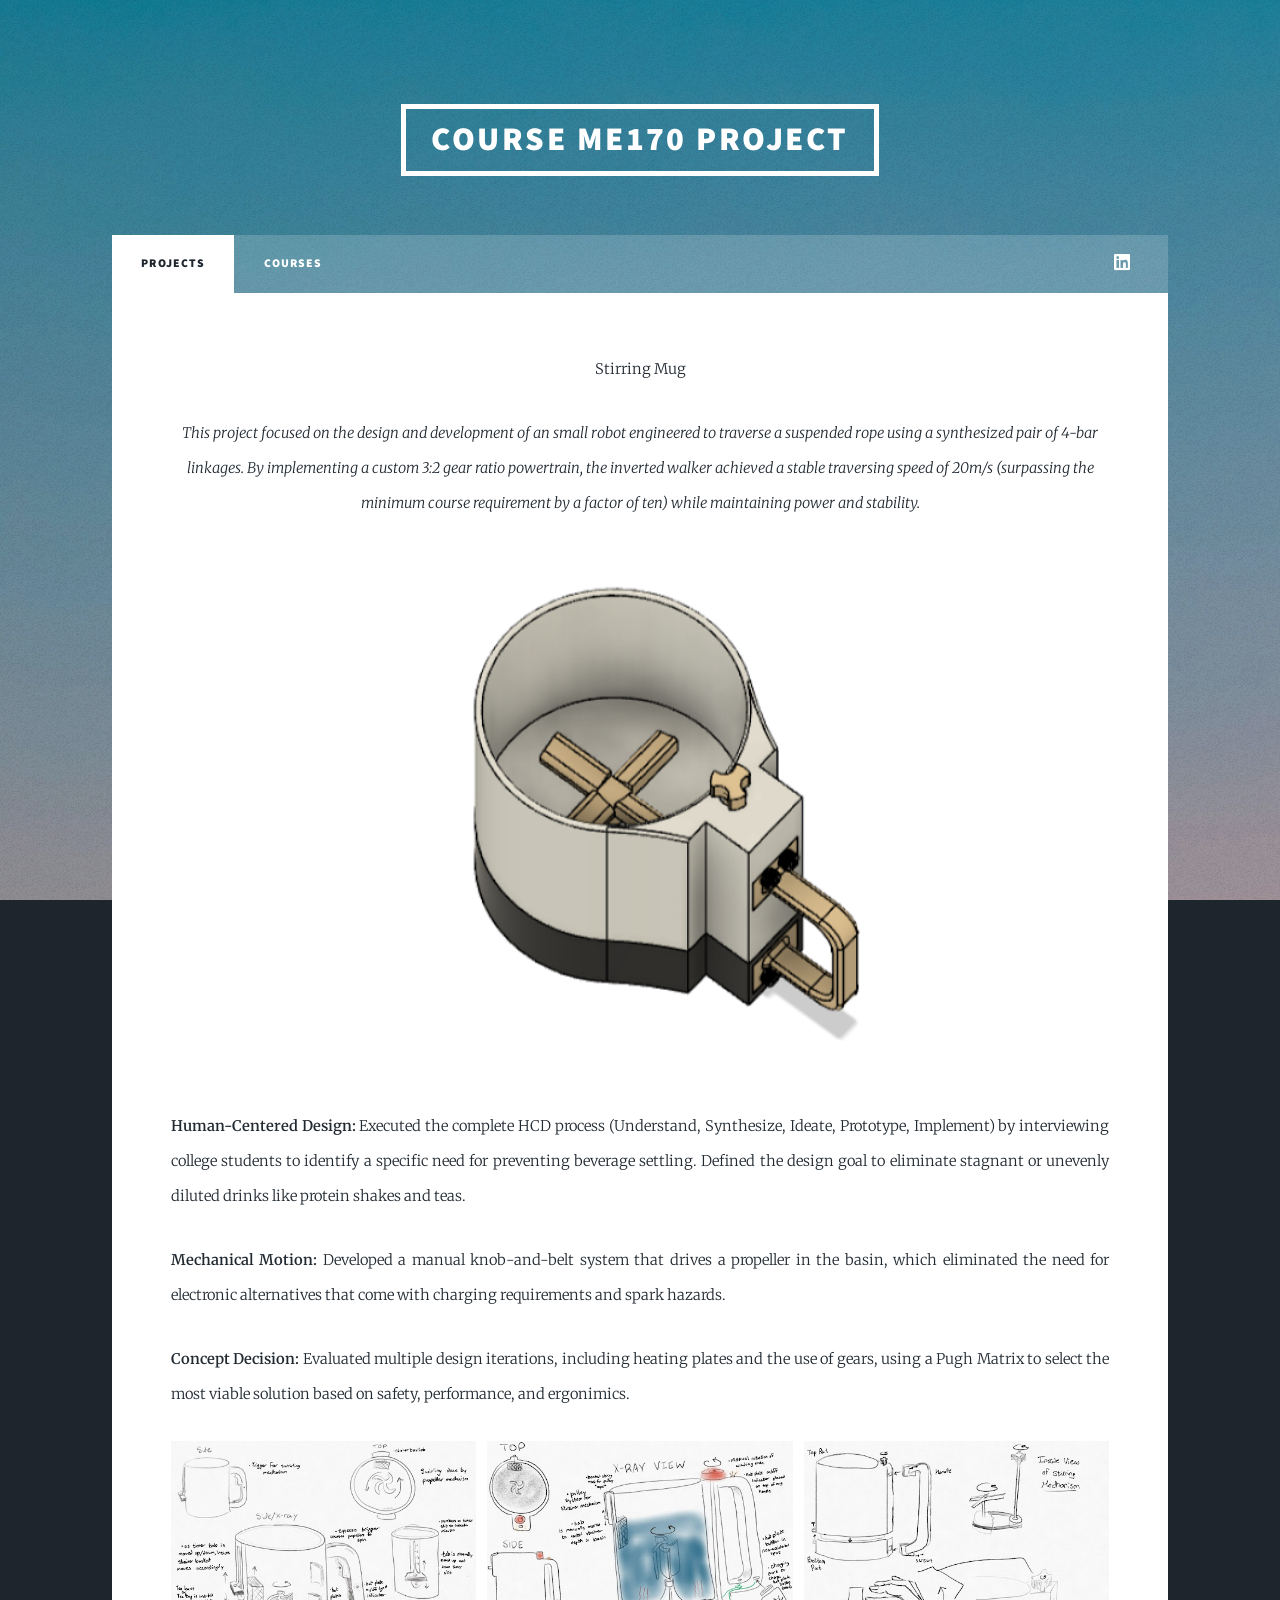
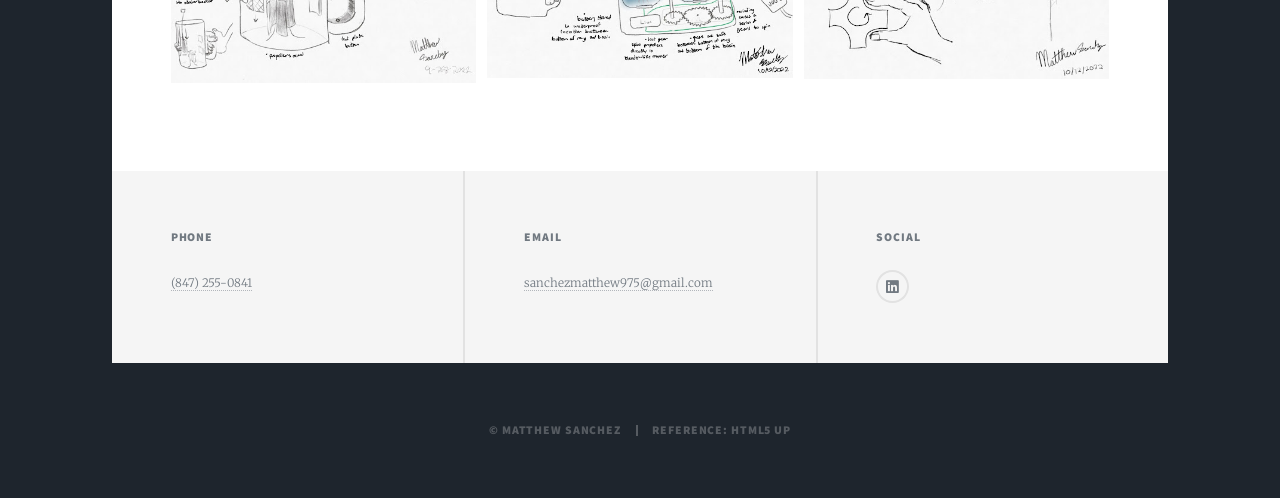
==== 170.html @ a24ebf7d "updated the website" ====
<!DOCTYPE HTML>
<!--
	Massively by HTML5 UP
	html5up.net | @ajlkn
	Free for personal and commercial use under the CCA 3.0 license (html5up.net/license)
-->
<html>
	<head>
		<title>Matthew Sanchez Portfolio</title>
		<meta charset="utf-8" />
		<meta name="viewport" content="width=device-width, initial-scale=1, user-scalable=no" />
		<link rel="stylesheet" href="assets/css/main.css" />
		<noscript><link rel="stylesheet" href="assets/css/noscript.css" /></noscript>
		<style>
    /* This completely removes the decorative lines */
    header.major .date:before,
    header.major .date:after {
        display: none !important;
    }

    /* This centers your title and gives it some space */
    header.major .date {
        display: block;
        border: none !important;
        margin-bottom: 2rem;
        padding: 0;
    }
		</style>	
	</head>
	<body class="is-preload">

		<!-- Wrapper -->
			<div id="wrapper" class="fade-in">

				<!-- Header -->
					<header id="header">
						<a  class="logo">Course ME170 Project</a>
					</header>

				<!-- Nav -->
					<nav id="nav">
						<ul class="links">
							<li class="active"><a href="index.html">Projects</a></li>
							<li><a href="courses.html">Courses</a></li>
							<!-- <li><a href="elements.html">Elements Reference</a></li> -->
						</ul>
						<ul class="icons">
							<li><a href="https://www.linkedin.com/in/matthew-sanchez-/" class="icon brands fa-linkedin"><span class="label">LinkedIn</span></a></li>
						</ul>
					</nav>

				<!-- Main -->
					<div id="main">

						<!-- Post -->
							<section class="post">
								<header class="major">
									<span class="date">Stirring Mug</span>
									<!-- <h1>Senior Capstone Project:<br />
									Automated Storage & Dispensing System</h1> -->
									<p>This project focused on the design and development of an small robot engineered to traverse a suspended rope using a synthesized pair of 4-bar linkages. By implementing a custom 3:2 gear ratio powertrain, the inverted walker achieved a stable traversing speed of 20m/s (surpassing the minimum course requirement by a factor of ten) while maintaining power and stability.</p>
								</header>
                                <div class="row aln-center">
                                    <div class="col-8">
                                        <span class="image fit"><img src="images/teamugpro2.png" alt="" /></span>
                                    </div>
                                </div>
                                <!-- <div class="image main"><img src="images/senior_1.png" alt="" /></div> -->
        <p>
            <p><strong>Human-Centered Design:</strong> Executed the complete HCD process (Understand, Synthesize, Ideate, Prototype, Implement) by interviewing college students to identify a specific need for preventing beverage settling. Defined the design goal to eliminate stagnant or unevenly diluted drinks like protein shakes and teas.</p>
            <p><strong>Mechanical Motion:</strong> Developed a manual knob-and-belt system that drives a propeller in the basin, which eliminated the need for electronic alternatives that come with charging requirements and spark hazards.</p>
            <p><strong>Concept Decision:</strong> Evaluated multiple design iterations, including heating plates and the use of gears, using a Pugh Matrix to select the most viable solution based on safety, performance, and ergonimics.</p>
        </p>
        <div class="box alt">
    <div class="row gtr-50 gtr-uniform">
        <div class="col-4 col-12-small">
            <span class="image fit"><img src="images/teamugsketch1.jpg" alt="CAD Assembly" /></span>
        </div>
        <div class="col-4 col-12-small">
            <span class="image fit"><img src="images/teamugsketch2.jpg" alt="Exploded View" /></span>
        </div>
        <div class="col-4 col-12-small">
            <span class="image fit"><img src="images/teamugsketch3.jpg" alt="Mechanism Detail" /></span>
        </div>
    </div>
</div>
					</div>


				<!-- Footer -->
					<footer id="footer">
							<section>
								<h3>Phone</h3>
								<p><a>(847) 255-0841</a></p>
							</section>
							<section>
								<h3>Email</h3>
								<p><a>sanchezmatthew975@gmail.com</a></p>
							</section>
							<section>
								<h3>Social</h3>
								<ul class="icons alt">
									<li><a href="https://www.linkedin.com/in/matthew-sanchez-/" class="icon brands fa-linkedin"><span class="label">LinkedIn</span></a></li>
								</ul>
							</section>
					</footer>

				<!-- Copyright -->
					<div id="copyright">
						<ul><li>&copy; Matthew Sanchez</li><li>Reference: HTML5 UP</li></ul>
					</div>

			</div>

		<!-- Scripts -->
			<script src="assets/js/jquery.min.js"></script>
			<script src="assets/js/jquery.scrollex.min.js"></script>
			<script src="assets/js/jquery.scrolly.min.js"></script>
			<script src="assets/js/browser.min.js"></script>
			<script src="assets/js/breakpoints.min.js"></script>
			<script src="assets/js/util.js"></script>
			<script src="assets/js/main.js"></script>

	</body>
</html>
---- assets/css/main.css ----
@import url(fontawesome-all.min.css);
@import url("https://fonts.googleapis.com/css?family=Merriweather:300,700,300italic,700italic|Source+Sans+Pro:900");

/*
	Massively by HTML5 UP
	html5up.net | @ajlkn
	Free for personal and commercial use under the CCA 3.0 license (html5up.net/license)
*/

html, body, div, span, applet, object,
iframe, h1, h2, h3, h4, h5, h6, p, blockquote,
pre, a, abbr, acronym, address, big, cite,
code, del, dfn, em, img, ins, kbd, q, s, samp,
small, strike, strong, sub, sup, tt, var, b,
u, i, center, dl, dt, dd, ol, ul, li, fieldset,
form, label, legend, table, caption, tbody,
tfoot, thead, tr, th, td, article, aside,
canvas, details, embed, figure, figcaption,
footer, header, hgroup, menu, nav, output, ruby,
section, summary, time, mark, audio, video {
	margin: 0;
	padding: 0;
	border: 0;
	font-size: 100%;
	font: inherit;
	vertical-align: baseline;}

article, aside, details, figcaption, figure,
footer, header, hgroup, menu, nav, section {
	display: block;}

body {
	line-height: 1;
}

ol, ul {
	list-style: none;
}

blockquote, q {
	quotes: none;
}

	blockquote:before, blockquote:after, q:before, q:after {
		content: '';
		content: none;
	}

table {
	border-collapse: collapse;
	border-spacing: 0;
}

body {
	-webkit-text-size-adjust: none;
}

mark {
	background-color: transparent;
	color: inherit;
}

input::-moz-focus-inner {
	border: 0;
	padding: 0;
}

input, select, textarea {
	-moz-appearance: none;
	-webkit-appearance: none;
	-ms-appearance: none;
	appearance: none;
}

/* Basic */

	@-ms-viewport {
		width: device-width;
	}

	body {
		-ms-overflow-style: scrollbar;
	}

	@media screen and (max-width: 480px) {

		html, body {
			min-width: 320px;
		}

	}

	html {
		box-sizing: border-box;
	}

	*, *:before, *:after {
		box-sizing: inherit;
	}

	body {
		background-color: #1e252d;
	}

		body.is-preload *, body.is-preload *:before, body.is-preload *:after {
			-moz-animation: none !important;
			-webkit-animation: none !important;
			-ms-animation: none !important;
			animation: none !important;
			-moz-transition: none !important;
			-webkit-transition: none !important;
			-ms-transition: none !important;
			transition: none !important;
		}

/* Type */

	html {
		font-size: 16pt;
	}

		@media screen and (max-width: 1680px) {

			html {
				font-size: 12pt;
			}

		}

		@media screen and (max-width: 1280px) {

			html {
				font-size: 11pt;
			}

		}

		@media screen and (max-width: 360px) {

			html {
				font-size: 10pt;
			}

		}

	body {
		color: #212931;
	}

	body, input, select, textarea {
		font-family: "Merriweather", Georgia, serif;
		font-weight: 300;
		font-size: 1rem;
		line-height: 2.375;
	}

	a {
		-moz-transition: color 0.2s ease-in-out, background-color 0.2s ease-in-out, border-color 0.2s ease-in-out, box-shadow 0.2s ease-in-out;
		-webkit-transition: color 0.2s ease-in-out, background-color 0.2s ease-in-out, border-color 0.2s ease-in-out, box-shadow 0.2s ease-in-out;
		-ms-transition: color 0.2s ease-in-out, background-color 0.2s ease-in-out, border-color 0.2s ease-in-out, box-shadow 0.2s ease-in-out;
		transition: color 0.2s ease-in-out, background-color 0.2s ease-in-out, border-color 0.2s ease-in-out, box-shadow 0.2s ease-in-out;
		border-bottom: dotted 1px;
		text-decoration: none;
	}

		a:hover {
			border-bottom-color: transparent;
		}

	strong, b {
		font-weight: 600;
	}

	em, i {
		font-style: italic;
	}

	p {
		text-align: justify;
		margin: 0 0 2rem 0;
	}

	h1, h2, h3, h4, h5, h6 {
		font-family: "Source Sans Pro", Helvetica, sans-serif;
		font-weight: 900;
		line-height: 1.5;
		letter-spacing: 0.075em;
		text-transform: uppercase;
		margin: 0 0 1rem 0;
	}

		h1 a, h2 a, h3 a, h4 a, h5 a, h6 a {
			border-bottom: 0;
			color: inherit;
			text-decoration: none;
		}

	h1 {
		font-size: 4rem;
		line-height: 1.1;
		margin: 0 0 2rem 0;
	}

	h2 {
		font-size: 1.75rem;
		line-height: 1.3;
		margin: 0 0 1.5rem 0;
	}

	h3 {
		font-size: 1.25rem;
		margin: 0 0 1.5rem 0;
	}

	h4 {
		font-size: 1rem;
	}

	h5 {
		font-size: 0.9rem;
	}

	h6 {
		font-size: 0.8rem;
	}

	sub {
		font-size: 0.8rem;
		position: relative;
		top: 0.5rem;
	}

	sup {
		font-size: 0.8rem;
		position: relative;
		top: -0.5rem;
	}

	blockquote {
		border-left: solid 4px;
		font-style: italic;
		margin: 0 0 2rem 0;
		padding: 0.5rem 0 0.5rem 2rem;
	}

	code {
		border: solid 2px;
		font-family: "Courier New", monospace;
		font-size: 0.9rem;
		margin: 0 0.25rem;
		padding: 0.25rem 0.65rem;
	}

	pre {
		-webkit-overflow-scrolling: touch;
		font-family: "Courier New", monospace;
		font-size: 0.9rem;
		margin: 0 0 2rem 0;
	}

		pre code {
			display: block;
			line-height: 1.75;
			padding: 1rem 1.5rem;
			overflow-x: auto;
		}

	hr {
		border: 0;
		border-bottom: solid 2px;
		margin: 3rem 0;
	}

		hr.major {
			margin: 5rem 0;
		}

	.align-left {
		text-align: left;
	}

	.align-center {
		text-align: center;
	}

	.align-right {
		text-align: right;
	}

	input, select, textarea {
		color: #212931;
	}

	a {
		color: #212931;
		border-bottom-color: rgba(33, 41, 49, 0.5);
	}

		a:hover {
			border-bottom-color: transparent;
			color: #18bfef !important;
		}

	strong, b {
		color: #212931;
	}

	h1, h2, h3, h4, h5, h6 {
		color: #212931;
	}

	blockquote {
		border-left-color: #eeeeee;
	}

	code {
		background: rgba(220, 220, 220, 0.25);
		border-color: #eeeeee;
	}

	hr {
		border-bottom-color: #eeeeee;
	}

/* Row */

	.row {
		display: flex;
		flex-wrap: wrap;
		box-sizing: border-box;
		align-items: stretch;
	}

		.row > * {
			box-sizing: border-box;
		}

		.row.gtr-uniform > * > :last-child {
			margin-bottom: 0;
		}

		.row.aln-left {
			justify-content: flex-start;
		}

		.row.aln-center {
			justify-content: center;
		}

		.row.aln-right {
			justify-content: flex-end;
		}

		.row.aln-top {
			align-items: flex-start;
		}

		.row.aln-middle {
			align-items: center;
		}

		.row.aln-bottom {
			align-items: flex-end;
		}

		.row > .imp {
			order: -1;
		}

		.row > .col-1 {
			width: 8.33333%;
		}

		.row > .off-1 {
			margin-left: 8.33333%;
		}

		.row > .col-2 {
			width: 16.66667%;
		}

		.row > .off-2 {
			margin-left: 16.66667%;
		}

		.row > .col-3 {
			width: 25%;
		}

		.row > .off-3 {
			margin-left: 25%;
		}

		.row > .col-4 {
			width: 33.33333%;
		}

		.row > .off-4 {
			margin-left: 33.33333%;
		}

		.row > .col-5 {
			width: 41.66667%;
		}

		.row > .off-5 {
			margin-left: 41.66667%;
		}

		.row > .col-6 {
			width: 50%;
		}

		.row > .off-6 {
			margin-left: 50%;
		}

		.row > .col-7 {
			width: 58.33333%;
		}

		.row > .off-7 {
			margin-left: 58.33333%;
		}

		.row > .col-8 {
			width: 66.66667%;
		}

		.row > .off-8 {
			margin-left: 66.66667%;
		}

		.row > .col-9 {
			width: 75%;
		}

		.row > .off-9 {
			margin-left: 75%;
		}

		.row > .col-10 {
			width: 83.33333%;
		}

		.row > .off-10 {
			margin-left: 83.33333%;
		}

		.row > .col-11 {
			width: 91.66667%;
		}

		.row > .off-11 {
			margin-left: 91.66667%;
		}

		.row > .col-12 {
			width: 100%;
		}

		.row > .off-12 {
			margin-left: 100%;
		}

		.row.gtr-0 {
			margin-top: 0;
			margin-left: 0rem;
		}

			.row.gtr-0 > * {
				padding: 0 0 0 0rem;
			}

			.row.gtr-0.gtr-uniform {
				margin-top: 0rem;
			}

				.row.gtr-0.gtr-uniform > * {
					padding-top: 0rem;
				}

		.row.gtr-25 {
			margin-top: 0;
			margin-left: -0.375rem;
		}

			.row.gtr-25 > * {
				padding: 0 0 0 0.375rem;
			}

			.row.gtr-25.gtr-uniform {
				margin-top: -0.375rem;
			}

				.row.gtr-25.gtr-uniform > * {
					padding-top: 0.375rem;
				}

		.row.gtr-50 {
			margin-top: 0;
			margin-left: -0.75rem;
		}

			.row.gtr-50 > * {
				padding: 0 0 0 0.75rem;
			}

			.row.gtr-50.gtr-uniform {
				margin-top: -0.75rem;
			}

				.row.gtr-50.gtr-uniform > * {
					padding-top: 0.75rem;
				}

		.row {
			margin-top: 0;
			margin-left: -1.5rem;
		}

			.row > * {
				padding: 0 0 0 1.5rem;
			}

			.row.gtr-uniform {
				margin-top: -1.5rem;
			}

				.row.gtr-uniform > * {
					padding-top: 1.5rem;
				}

		.row.gtr-150 {
			margin-top: 0;
			margin-left: -2.25rem;
		}

			.row.gtr-150 > * {
				padding: 0 0 0 2.25rem;
			}

			.row.gtr-150.gtr-uniform {
				margin-top: -2.25rem;
			}

				.row.gtr-150.gtr-uniform > * {
					padding-top: 2.25rem;
				}

		.row.gtr-200 {
			margin-top: 0;
			margin-left: -3rem;
		}

			.row.gtr-200 > * {
				padding: 0 0 0 3rem;
			}

			.row.gtr-200.gtr-uniform {
				margin-top: -3rem;
			}

				.row.gtr-200.gtr-uniform > * {
					padding-top: 3rem;
				}

		@media screen and (max-width: 1680px) {

			.row {
				display: flex;
				flex-wrap: wrap;
				box-sizing: border-box;
				align-items: stretch;
			}

				.row > * {
					box-sizing: border-box;
				}

				.row.gtr-uniform > * > :last-child {
					margin-bottom: 0;
				}

				.row.aln-left {
					justify-content: flex-start;
				}

				.row.aln-center {
					justify-content: center;
				}

				.row.aln-right {
					justify-content: flex-end;
				}

				.row.aln-top {
					align-items: flex-start;
				}

				.row.aln-middle {
					align-items: center;
				}

				.row.aln-bottom {
					align-items: flex-end;
				}

				.row > .imp-xlarge {
					order: -1;
				}

				.row > .col-1-xlarge {
					width: 8.33333%;
				}

				.row > .off-1-xlarge {
					margin-left: 8.33333%;
				}

				.row > .col-2-xlarge {
					width: 16.66667%;
				}

				.row > .off-2-xlarge {
					margin-left: 16.66667%;
				}

				.row > .col-3-xlarge {
					width: 25%;
				}

				.row > .off-3-xlarge {
					margin-left: 25%;
				}

				.row > .col-4-xlarge {
					width: 33.33333%;
				}

				.row > .off-4-xlarge {
					margin-left: 33.33333%;
				}

				.row > .col-5-xlarge {
					width: 41.66667%;
				}

				.row > .off-5-xlarge {
					margin-left: 41.66667%;
				}

				.row > .col-6-xlarge {
					width: 50%;
				}

				.row > .off-6-xlarge {
					margin-left: 50%;
				}

				.row > .col-7-xlarge {
					width: 58.33333%;
				}

				.row > .off-7-xlarge {
					margin-left: 58.33333%;
				}

				.row > .col-8-xlarge {
					width: 66.66667%;
				}

				.row > .off-8-xlarge {
					margin-left: 66.66667%;
				}

				.row > .col-9-xlarge {
					width: 75%;
				}

				.row > .off-9-xlarge {
					margin-left: 75%;
				}

				.row > .col-10-xlarge {
					width: 83.33333%;
				}

				.row > .off-10-xlarge {
					margin-left: 83.33333%;
				}

				.row > .col-11-xlarge {
					width: 91.66667%;
				}

				.row > .off-11-xlarge {
					margin-left: 91.66667%;
				}

				.row > .col-12-xlarge {
					width: 100%;
				}

				.row > .off-12-xlarge {
					margin-left: 100%;
				}

				.row.gtr-0 {
					margin-top: 0;
					margin-left: 0rem;
				}

					.row.gtr-0 > * {
						padding: 0 0 0 0rem;
					}

					.row.gtr-0.gtr-uniform {
						margin-top: 0rem;
					}

						.row.gtr-0.gtr-uniform > * {
							padding-top: 0rem;
						}

				.row.gtr-25 {
					margin-top: 0;
					margin-left: -0.375rem;
				}

					.row.gtr-25 > * {
						padding: 0 0 0 0.375rem;
					}

					.row.gtr-25.gtr-uniform {
						margin-top: -0.375rem;
					}

						.row.gtr-25.gtr-uniform > * {
							padding-top: 0.375rem;
						}

				.row.gtr-50 {
					margin-top: 0;
					margin-left: -0.75rem;
				}

					.row.gtr-50 > * {
						padding: 0 0 0 0.75rem;
					}

					.row.gtr-50.gtr-uniform {
						margin-top: -0.75rem;
					}

						.row.gtr-50.gtr-uniform > * {
							padding-top: 0.75rem;
						}

				.row {
					margin-top: 0;
					margin-left: -1.5rem;
				}

					.row > * {
						padding: 0 0 0 1.5rem;
					}

					.row.gtr-uniform {
						margin-top: -1.5rem;
					}

						.row.gtr-uniform > * {
							padding-top: 1.5rem;
						}

				.row.gtr-150 {
					margin-top: 0;
					margin-left: -2.25rem;
				}

					.row.gtr-150 > * {
						padding: 0 0 0 2.25rem;
					}

					.row.gtr-150.gtr-uniform {
						margin-top: -2.25rem;
					}

						.row.gtr-150.gtr-uniform > * {
							padding-top: 2.25rem;
						}

				.row.gtr-200 {
					margin-top: 0;
					margin-left: -3rem;
				}

					.row.gtr-200 > * {
						padding: 0 0 0 3rem;
					}

					.row.gtr-200.gtr-uniform {
						margin-top: -3rem;
					}

						.row.gtr-200.gtr-uniform > * {
							padding-top: 3rem;
						}

		}

		@media screen and (max-width: 1280px) {

			.row {
				display: flex;
				flex-wrap: wrap;
				box-sizing: border-box;
				align-items: stretch;
			}

				.row > * {
					box-sizing: border-box;
				}

				.row.gtr-uniform > * > :last-child {
					margin-bottom: 0;
				}

				.row.aln-left {
					justify-content: flex-start;
				}

				.row.aln-center {
					justify-content: center;
				}

				.row.aln-right {
					justify-content: flex-end;
				}

				.row.aln-top {
					align-items: flex-start;
				}

				.row.aln-middle {
					align-items: center;
				}

				.row.aln-bottom {
					align-items: flex-end;
				}

				.row > .imp-large {
					order: -1;
				}

				.row > .col-1-large {
					width: 8.33333%;
				}

				.row > .off-1-large {
					margin-left: 8.33333%;
				}

				.row > .col-2-large {
					width: 16.66667%;
				}

				.row > .off-2-large {
					margin-left: 16.66667%;
				}

				.row > .col-3-large {
					width: 25%;
				}

				.row > .off-3-large {
					margin-left: 25%;
				}

				.row > .col-4-large {
					width: 33.33333%;
				}

				.row > .off-4-large {
					margin-left: 33.33333%;
				}

				.row > .col-5-large {
					width: 41.66667%;
				}

				.row > .off-5-large {
					margin-left: 41.66667%;
				}

				.row > .col-6-large {
					width: 50%;
				}

				.row > .off-6-large {
					margin-left: 50%;
				}

				.row > .col-7-large {
					width: 58.33333%;
				}

				.row > .off-7-large {
					margin-left: 58.33333%;
				}

				.row > .col-8-large {
					width: 66.66667%;
				}

				.row > .off-8-large {
					margin-left: 66.66667%;
				}

				.row > .col-9-large {
					width: 75%;
				}

				.row > .off-9-large {
					margin-left: 75%;
				}

				.row > .col-10-large {
					width: 83.33333%;
				}

				.row > .off-10-large {
					margin-left: 83.33333%;
				}

				.row > .col-11-large {
					width: 91.66667%;
				}

				.row > .off-11-large {
					margin-left: 91.66667%;
				}

				.row > .col-12-large {
					width: 100%;
				}

				.row > .off-12-large {
					margin-left: 100%;
				}

				.row.gtr-0 {
					margin-top: 0;
					margin-left: 0rem;
				}

					.row.gtr-0 > * {
						padding: 0 0 0 0rem;
					}

					.row.gtr-0.gtr-uniform {
						margin-top: 0rem;
					}

						.row.gtr-0.gtr-uniform > * {
							padding-top: 0rem;
						}

				.row.gtr-25 {
					margin-top: 0;
					margin-left: -0.375rem;
				}

					.row.gtr-25 > * {
						padding: 0 0 0 0.375rem;
					}

					.row.gtr-25.gtr-uniform {
						margin-top: -0.375rem;
					}

						.row.gtr-25.gtr-uniform > * {
							padding-top: 0.375rem;
						}

				.row.gtr-50 {
					margin-top: 0;
					margin-left: -0.75rem;
				}

					.row.gtr-50 > * {
						padding: 0 0 0 0.75rem;
					}

					.row.gtr-50.gtr-uniform {
						margin-top: -0.75rem;
					}

						.row.gtr-50.gtr-uniform > * {
							padding-top: 0.75rem;
						}

				.row {
					margin-top: 0;
					margin-left: -1.5rem;
				}

					.row > * {
						padding: 0 0 0 1.5rem;
					}

					.row.gtr-uniform {
						margin-top: -1.5rem;
					}

						.row.gtr-uniform > * {
							padding-top: 1.5rem;
						}

				.row.gtr-150 {
					margin-top: 0;
					margin-left: -2.25rem;
				}

					.row.gtr-150 > * {
						padding: 0 0 0 2.25rem;
					}

					.row.gtr-150.gtr-uniform {
						margin-top: -2.25rem;
					}

						.row.gtr-150.gtr-uniform > * {
							padding-top: 2.25rem;
						}

				.row.gtr-200 {
					margin-top: 0;
					margin-left: -3rem;
				}

					.row.gtr-200 > * {
						padding: 0 0 0 3rem;
					}

					.row.gtr-200.gtr-uniform {
						margin-top: -3rem;
					}

						.row.gtr-200.gtr-uniform > * {
							padding-top: 3rem;
						}

		}

		@media screen and (max-width: 980px) {

			.row {
				display: flex;
				flex-wrap: wrap;
				box-sizing: border-box;
				align-items: stretch;
			}

				.row > * {
					box-sizing: border-box;
				}

				.row.gtr-uniform > * > :last-child {
					margin-bottom: 0;
				}

				.row.aln-left {
					justify-content: flex-start;
				}

				.row.aln-center {
					justify-content: center;
				}

				.row.aln-right {
					justify-content: flex-end;
				}

				.row.aln-top {
					align-items: flex-start;
				}

				.row.aln-middle {
					align-items: center;
				}

				.row.aln-bottom {
					align-items: flex-end;
				}

				.row > .imp-medium {
					order: -1;
				}

				.row > .col-1-medium {
					width: 8.33333%;
				}

				.row > .off-1-medium {
					margin-left: 8.33333%;
				}

				.row > .col-2-medium {
					width: 16.66667%;
				}

				.row > .off-2-medium {
					margin-left: 16.66667%;
				}

				.row > .col-3-medium {
					width: 25%;
				}

				.row > .off-3-medium {
					margin-left: 25%;
				}

				.row > .col-4-medium {
					width: 33.33333%;
				}

				.row > .off-4-medium {
					margin-left: 33.33333%;
				}

				.row > .col-5-medium {
					width: 41.66667%;
				}

				.row > .off-5-medium {
					margin-left: 41.66667%;
				}

				.row > .col-6-medium {
					width: 50%;
				}

				.row > .off-6-medium {
					margin-left: 50%;
				}

				.row > .col-7-medium {
					width: 58.33333%;
				}

				.row > .off-7-medium {
					margin-left: 58.33333%;
				}

				.row > .col-8-medium {
					width: 66.66667%;
				}

				.row > .off-8-medium {
					margin-left: 66.66667%;
				}

				.row > .col-9-medium {
					width: 75%;
				}

				.row > .off-9-medium {
					margin-left: 75%;
				}

				.row > .col-10-medium {
					width: 83.33333%;
				}

				.row > .off-10-medium {
					margin-left: 83.33333%;
				}

				.row > .col-11-medium {
					width: 91.66667%;
				}

				.row > .off-11-medium {
					margin-left: 91.66667%;
				}

				.row > .col-12-medium {
					width: 100%;
				}

				.row > .off-12-medium {
					margin-left: 100%;
				}

				.row.gtr-0 {
					margin-top: 0;
					margin-left: 0rem;
				}

					.row.gtr-0 > * {
						padding: 0 0 0 0rem;
					}

					.row.gtr-0.gtr-uniform {
						margin-top: 0rem;
					}

						.row.gtr-0.gtr-uniform > * {
							padding-top: 0rem;
						}

				.row.gtr-25 {
					margin-top: 0;
					margin-left: -0.375rem;
				}

					.row.gtr-25 > * {
						padding: 0 0 0 0.375rem;
					}

					.row.gtr-25.gtr-uniform {
						margin-top: -0.375rem;
					}

						.row.gtr-25.gtr-uniform > * {
							padding-top: 0.375rem;
						}

				.row.gtr-50 {
					margin-top: 0;
					margin-left: -0.75rem;
				}

					.row.gtr-50 > * {
						padding: 0 0 0 0.75rem;
					}

					.row.gtr-50.gtr-uniform {
						margin-top: -0.75rem;
					}

						.row.gtr-50.gtr-uniform > * {
							padding-top: 0.75rem;
						}

				.row {
					margin-top: 0;
					margin-left: -1.5rem;
				}

					.row > * {
						padding: 0 0 0 1.5rem;
					}

					.row.gtr-uniform {
						margin-top: -1.5rem;
					}

						.row.gtr-uniform > * {
							padding-top: 1.5rem;
						}

				.row.gtr-150 {
					margin-top: 0;
					margin-left: -2.25rem;
				}

					.row.gtr-150 > * {
						padding: 0 0 0 2.25rem;
					}

					.row.gtr-150.gtr-uniform {
						margin-top: -2.25rem;
					}

						.row.gtr-150.gtr-uniform > * {
							padding-top: 2.25rem;
						}

				.row.gtr-200 {
					margin-top: 0;
					margin-left: -3rem;
				}

					.row.gtr-200 > * {
						padding: 0 0 0 3rem;
					}

					.row.gtr-200.gtr-uniform {
						margin-top: -3rem;
					}

						.row.gtr-200.gtr-uniform > * {
							padding-top: 3rem;
						}

		}

		@media screen and (max-width: 736px) {

			.row {
				display: flex;
				flex-wrap: wrap;
				box-sizing: border-box;
				align-items: stretch;
			}

				.row > * {
					box-sizing: border-box;
				}

				.row.gtr-uniform > * > :last-child {
					margin-bottom: 0;
				}

				.row.aln-left {
					justify-content: flex-start;
				}

				.row.aln-center {
					justify-content: center;
				}

				.row.aln-right {
					justify-content: flex-end;
				}

				.row.aln-top {
					align-items: flex-start;
				}

				.row.aln-middle {
					align-items: center;
				}

				.row.aln-bottom {
					align-items: flex-end;
				}

				.row > .imp-small {
					order: -1;
				}

				.row > .col-1-small {
					width: 8.33333%;
				}

				.row > .off-1-small {
					margin-left: 8.33333%;
				}

				.row > .col-2-small {
					width: 16.66667%;
				}

				.row > .off-2-small {
					margin-left: 16.66667%;
				}

				.row > .col-3-small {
					width: 25%;
				}

				.row > .off-3-small {
					margin-left: 25%;
				}

				.row > .col-4-small {
					width: 33.33333%;
				}

				.row > .off-4-small {
					margin-left: 33.33333%;
				}

				.row > .col-5-small {
					width: 41.66667%;
				}

				.row > .off-5-small {
					margin-left: 41.66667%;
				}

				.row > .col-6-small {
					width: 50%;
				}

				.row > .off-6-small {
					margin-left: 50%;
				}

				.row > .col-7-small {
					width: 58.33333%;
				}

				.row > .off-7-small {
					margin-left: 58.33333%;
				}

				.row > .col-8-small {
					width: 66.66667%;
				}

				.row > .off-8-small {
					margin-left: 66.66667%;
				}

				.row > .col-9-small {
					width: 75%;
				}

				.row > .off-9-small {
					margin-left: 75%;
				}

				.row > .col-10-small {
					width: 83.33333%;
				}

				.row > .off-10-small {
					margin-left: 83.33333%;
				}

				.row > .col-11-small {
					width: 91.66667%;
				}

				.row > .off-11-small {
					margin-left: 91.66667%;
				}

				.row > .col-12-small {
					width: 100%;
				}

				.row > .off-12-small {
					margin-left: 100%;
				}

				.row.gtr-0 {
					margin-top: 0;
					margin-left: 0rem;
				}

					.row.gtr-0 > * {
						padding: 0 0 0 0rem;
					}

					.row.gtr-0.gtr-uniform {
						margin-top: 0rem;
					}

						.row.gtr-0.gtr-uniform > * {
							padding-top: 0rem;
						}

				.row.gtr-25 {
					margin-top: 0;
					margin-left: -0.375rem;
				}

					.row.gtr-25 > * {
						padding: 0 0 0 0.375rem;
					}

					.row.gtr-25.gtr-uniform {
						margin-top: -0.375rem;
					}

						.row.gtr-25.gtr-uniform > * {
							padding-top: 0.375rem;
						}

				.row.gtr-50 {
					margin-top: 0;
					margin-left: -0.75rem;
				}

					.row.gtr-50 > * {
						padding: 0 0 0 0.75rem;
					}

					.row.gtr-50.gtr-uniform {
						margin-top: -0.75rem;
					}

						.row.gtr-50.gtr-uniform > * {
							padding-top: 0.75rem;
						}

				.row {
					margin-top: 0;
					margin-left: -1.5rem;
				}

					.row > * {
						padding: 0 0 0 1.5rem;
					}

					.row.gtr-uniform {
						margin-top: -1.5rem;
					}

						.row.gtr-uniform > * {
							padding-top: 1.5rem;
						}

				.row.gtr-150 {
					margin-top: 0;
					margin-left: -2.25rem;
				}

					.row.gtr-150 > * {
						padding: 0 0 0 2.25rem;
					}

					.row.gtr-150.gtr-uniform {
						margin-top: -2.25rem;
					}

						.row.gtr-150.gtr-uniform > * {
							padding-top: 2.25rem;
						}

				.row.gtr-200 {
					margin-top: 0;
					margin-left: -3rem;
				}

					.row.gtr-200 > * {
						padding: 0 0 0 3rem;
					}

					.row.gtr-200.gtr-uniform {
						margin-top: -3rem;
					}

						.row.gtr-200.gtr-uniform > * {
							padding-top: 3rem;
						}

		}

		@media screen and (max-width: 480px) {

			.row {
				display: flex;
				flex-wrap: wrap;
				box-sizing: border-box;
				align-items: stretch;
			}

				.row > * {
					box-sizing: border-box;
				}

				.row.gtr-uniform > * > :last-child {
					margin-bottom: 0;
				}

				.row.aln-left {
					justify-content: flex-start;
				}

				.row.aln-center {
					justify-content: center;
				}

				.row.aln-right {
					justify-content: flex-end;
				}

				.row.aln-top {
					align-items: flex-start;
				}

				.row.aln-middle {
					align-items: center;
				}

				.row.aln-bottom {
					align-items: flex-end;
				}

				.row > .imp-xsmall {
					order: -1;
				}

				.row > .col-1-xsmall {
					width: 8.33333%;
				}

				.row > .off-1-xsmall {
					margin-left: 8.33333%;
				}

				.row > .col-2-xsmall {
					width: 16.66667%;
				}

				.row > .off-2-xsmall {
					margin-left: 16.66667%;
				}

				.row > .col-3-xsmall {
					width: 25%;
				}

				.row > .off-3-xsmall {
					margin-left: 25%;
				}

				.row > .col-4-xsmall {
					width: 33.33333%;
				}

				.row > .off-4-xsmall {
					margin-left: 33.33333%;
				}

				.row > .col-5-xsmall {
					width: 41.66667%;
				}

				.row > .off-5-xsmall {
					margin-left: 41.66667%;
				}

				.row > .col-6-xsmall {
					width: 50%;
				}

				.row > .off-6-xsmall {
					margin-left: 50%;
				}

				.row > .col-7-xsmall {
					width: 58.33333%;
				}

				.row > .off-7-xsmall {
					margin-left: 58.33333%;
				}

				.row > .col-8-xsmall {
					width: 66.66667%;
				}

				.row > .off-8-xsmall {
					margin-left: 66.66667%;
				}

				.row > .col-9-xsmall {
					width: 75%;
				}

				.row > .off-9-xsmall {
					margin-left: 75%;
				}

				.row > .col-10-xsmall {
					width: 83.33333%;
				}

				.row > .off-10-xsmall {
					margin-left: 83.33333%;
				}

				.row > .col-11-xsmall {
					width: 91.66667%;
				}

				.row > .off-11-xsmall {
					margin-left: 91.66667%;
				}

				.row > .col-12-xsmall {
					width: 100%;
				}

				.row > .off-12-xsmall {
					margin-left: 100%;
				}

				.row.gtr-0 {
					margin-top: 0;
					margin-left: 0rem;
				}

					.row.gtr-0 > * {
						padding: 0 0 0 0rem;
					}

					.row.gtr-0.gtr-uniform {
						margin-top: 0rem;
					}

						.row.gtr-0.gtr-uniform > * {
							padding-top: 0rem;
						}

				.row.gtr-25 {
					margin-top: 0;
					margin-left: -0.375rem;
				}

					.row.gtr-25 > * {
						padding: 0 0 0 0.375rem;
					}

					.row.gtr-25.gtr-uniform {
						margin-top: -0.375rem;
					}

						.row.gtr-25.gtr-uniform > * {
							padding-top: 0.375rem;
						}

				.row.gtr-50 {
					margin-top: 0;
					margin-left: -0.75rem;
				}

					.row.gtr-50 > * {
						padding: 0 0 0 0.75rem;
					}

					.row.gtr-50.gtr-uniform {
						margin-top: -0.75rem;
					}

						.row.gtr-50.gtr-uniform > * {
							padding-top: 0.75rem;
						}

				.row {
					margin-top: 0;
					margin-left: -1.5rem;
				}

					.row > * {
						padding: 0 0 0 1.5rem;
					}

					.row.gtr-uniform {
						margin-top: -1.5rem;
					}

						.row.gtr-uniform > * {
							padding-top: 1.5rem;
						}

				.row.gtr-150 {
					margin-top: 0;
					margin-left: -2.25rem;
				}

					.row.gtr-150 > * {
						padding: 0 0 0 2.25rem;
					}

					.row.gtr-150.gtr-uniform {
						margin-top: -2.25rem;
					}

						.row.gtr-150.gtr-uniform > * {
							padding-top: 2.25rem;
						}

				.row.gtr-200 {
					margin-top: 0;
					margin-left: -3rem;
				}

					.row.gtr-200 > * {
						padding: 0 0 0 3rem;
					}

					.row.gtr-200.gtr-uniform {
						margin-top: -3rem;
					}

						.row.gtr-200.gtr-uniform > * {
							padding-top: 3rem;
						}

		}

		@media screen and (max-width: 360px) {

			.row {
				display: flex;
				flex-wrap: wrap;
				box-sizing: border-box;
				align-items: stretch;
			}

				.row > * {
					box-sizing: border-box;
				}

				.row.gtr-uniform > * > :last-child {
					margin-bottom: 0;
				}

				.row.aln-left {
					justify-content: flex-start;
				}

				.row.aln-center {
					justify-content: center;
				}

				.row.aln-right {
					justify-content: flex-end;
				}

				.row.aln-top {
					align-items: flex-start;
				}

				.row.aln-middle {
					align-items: center;
				}

				.row.aln-bottom {
					align-items: flex-end;
				}

				.row > .imp-xxsmall {
					order: -1;
				}

				.row > .col-1-xxsmall {
					width: 8.33333%;
				}

				.row > .off-1-xxsmall {
					margin-left: 8.33333%;
				}

				.row > .col-2-xxsmall {
					width: 16.66667%;
				}

				.row > .off-2-xxsmall {
					margin-left: 16.66667%;
				}

				.row > .col-3-xxsmall {
					width: 25%;
				}

				.row > .off-3-xxsmall {
					margin-left: 25%;
				}

				.row > .col-4-xxsmall {
					width: 33.33333%;
				}

				.row > .off-4-xxsmall {
					margin-left: 33.33333%;
				}

				.row > .col-5-xxsmall {
					width: 41.66667%;
				}

				.row > .off-5-xxsmall {
					margin-left: 41.66667%;
				}

				.row > .col-6-xxsmall {
					width: 50%;
				}

				.row > .off-6-xxsmall {
					margin-left: 50%;
				}

				.row > .col-7-xxsmall {
					width: 58.33333%;
				}

				.row > .off-7-xxsmall {
					margin-left: 58.33333%;
				}

				.row > .col-8-xxsmall {
					width: 66.66667%;
				}

				.row > .off-8-xxsmall {
					margin-left: 66.66667%;
				}

				.row > .col-9-xxsmall {
					width: 75%;
				}

				.row > .off-9-xxsmall {
					margin-left: 75%;
				}

				.row > .col-10-xxsmall {
					width: 83.33333%;
				}

				.row > .off-10-xxsmall {
					margin-left: 83.33333%;
				}

				.row > .col-11-xxsmall {
					width: 91.66667%;
				}

				.row > .off-11-xxsmall {
					margin-left: 91.66667%;
				}

				.row > .col-12-xxsmall {
					width: 100%;
				}

				.row > .off-12-xxsmall {
					margin-left: 100%;
				}

				.row.gtr-0 {
					margin-top: 0;
					margin-left: 0rem;
				}

					.row.gtr-0 > * {
						padding: 0 0 0 0rem;
					}

					.row.gtr-0.gtr-uniform {
						margin-top: 0rem;
					}

						.row.gtr-0.gtr-uniform > * {
							padding-top: 0rem;
						}

				.row.gtr-25 {
					margin-top: 0;
					margin-left: -0.375rem;
				}

					.row.gtr-25 > * {
						padding: 0 0 0 0.375rem;
					}

					.row.gtr-25.gtr-uniform {
						margin-top: -0.375rem;
					}

						.row.gtr-25.gtr-uniform > * {
							padding-top: 0.375rem;
						}

				.row.gtr-50 {
					margin-top: 0;
					margin-left: -0.75rem;
				}

					.row.gtr-50 > * {
						padding: 0 0 0 0.75rem;
					}

					.row.gtr-50.gtr-uniform {
						margin-top: -0.75rem;
					}

						.row.gtr-50.gtr-uniform > * {
							padding-top: 0.75rem;
						}

				.row {
					margin-top: 0;
					margin-left: -1.5rem;
				}

					.row > * {
						padding: 0 0 0 1.5rem;
					}

					.row.gtr-uniform {
						margin-top: -1.5rem;
					}

						.row.gtr-uniform > * {
							padding-top: 1.5rem;
						}

				.row.gtr-150 {
					margin-top: 0;
					margin-left: -2.25rem;
				}

					.row.gtr-150 > * {
						padding: 0 0 0 2.25rem;
					}

					.row.gtr-150.gtr-uniform {
						margin-top: -2.25rem;
					}

						.row.gtr-150.gtr-uniform > * {
							padding-top: 2.25rem;
						}

				.row.gtr-200 {
					margin-top: 0;
					margin-left: -3rem;
				}

					.row.gtr-200 > * {
						padding: 0 0 0 3rem;
					}

					.row.gtr-200.gtr-uniform {
						margin-top: -3rem;
					}

						.row.gtr-200.gtr-uniform > * {
							padding-top: 3rem;
						}

		}

/* Box */

	.box {
		border: solid 2px;
		margin-bottom: 2rem;
		padding: 1.5rem;
	}

		.box > :last-child,
		.box > :last-child > :last-child,
		.box > :last-child > :last-child > :last-child {
			margin-bottom: 0;
		}

		.box.alt {
			border: 0;
			border-radius: 0;
			padding: 0;
		}

	.box {
		border-color: #eeeeee;
	}

/* Button */

	input[type="submit"],
	input[type="reset"],
	input[type="button"],
	button,
	.button {
		-moz-appearance: none;
		-webkit-appearance: none;
		-ms-appearance: none;
		appearance: none;
		-moz-transition: background-color 0.2s ease-in-out, box-shadow 0.2s ease-in-out, color 0.2s ease-in-out;
		-webkit-transition: background-color 0.2s ease-in-out, box-shadow 0.2s ease-in-out, color 0.2s ease-in-out;
		-ms-transition: background-color 0.2s ease-in-out, box-shadow 0.2s ease-in-out, color 0.2s ease-in-out;
		transition: background-color 0.2s ease-in-out, box-shadow 0.2s ease-in-out, color 0.2s ease-in-out;
		border: 0;
		border-radius: 0;
		cursor: pointer;
		display: inline-block;
		font-family: "Source Sans Pro", Helvetica, sans-serif;
		font-size: 0.8rem;
		font-weight: 900;
		letter-spacing: 0.075em;
		height: 3rem;
		line-height: 3rem;
		padding: 0 2rem;
		text-align: center;
		text-decoration: none;
		text-transform: uppercase;
		white-space: nowrap;
	}

		input[type="submit"].icon:before,
		input[type="reset"].icon:before,
		input[type="button"].icon:before,
		button.icon:before,
		.button.icon:before {
			margin-right: 0.5rem;
		}

		input[type="submit"].icon.solo,
		input[type="reset"].icon.solo,
		input[type="button"].icon.solo,
		button.icon.solo,
		.button.icon.solo {
			position: relative;
			width: 4rem;
			height: 4rem;
			line-height: 4rem;
			border-radius: 4rem;
			text-indent: 4rem;
			overflow: hidden;
			padding: 0;
			white-space: nowrap;
		}

			input[type="submit"].icon.solo:before,
			input[type="reset"].icon.solo:before,
			input[type="button"].icon.solo:before,
			button.icon.solo:before,
			.button.icon.solo:before {
				position: absolute;
				display: block;
				top: 0;
				left: 0;
				width: inherit;
				height: inherit;
				line-height: inherit;
				font-size: 1.25rem;
				margin-right: 0;
				text-align: center;
				text-indent: 0;
			}

		input[type="submit"].fit,
		input[type="reset"].fit,
		input[type="button"].fit,
		button.fit,
		.button.fit {
			width: 100%;
		}

		input[type="submit"].small,
		input[type="reset"].small,
		input[type="button"].small,
		button.small,
		.button.small {
			font-size: 0.7rem;
			height: 2.5rem;
			line-height: 2.5rem;
			padding: 0 1.5rem;
		}

		input[type="submit"].large,
		input[type="reset"].large,
		input[type="button"].large,
		button.large,
		.button.large {
			font-size: 0.9rem;
			height: 3.5rem;
			line-height: 3.5rem;
			padding: 0 2.75rem;
		}

		@media screen and (max-width: 980px) {

			input[type="submit"],
			input[type="reset"],
			input[type="button"],
			button,
			.button {
				font-size: 0.9rem;
				height: 3.25rem;
				line-height: 3.25rem;
			}

				input[type="submit"].large,
				input[type="reset"].large,
				input[type="button"].large,
				button.large,
				.button.large {
					font-size: 1rem;
					height: 3.75rem;
					line-height: 3.75rem;
				}

		}

		input[type="submit"].disabled, input[type="submit"]:disabled,
		input[type="reset"].disabled,
		input[type="reset"]:disabled,
		input[type="button"].disabled,
		input[type="button"]:disabled,
		button.disabled,
		button:disabled,
		.button.disabled,
		.button:disabled {
			pointer-events: none;
			opacity: 0.25;
		}

	input[type="submit"],
	input[type="reset"],
	input[type="button"],
	button,
	.button {
		background-color: transparent;
		box-shadow: inset 0 0 0 2px #212931;
		color: #212931 !important;
	}

		input[type="submit"]:hover,
		input[type="reset"]:hover,
		input[type="button"]:hover,
		button:hover,
		.button:hover {
			box-shadow: inset 0 0 0 2px #18bfef;
			color: #18bfef !important;
		}

		input[type="submit"].primary,
		input[type="reset"].primary,
		input[type="button"].primary,
		button.primary,
		.button.primary {
			background-color: #212931;
			box-shadow: none;
			color: #ffffff !important;
		}

			input[type="submit"].primary:hover,
			input[type="reset"].primary:hover,
			input[type="button"].primary:hover,
			button.primary:hover,
			.button.primary:hover {
				background-color: #18bfef;
			}

/* Form */

	form {
		margin: 0 0 2rem 0;
	}

		form > :last-child {
			margin-bottom: 0;
		}

		form > .fields {
			display: -moz-flex;
			display: -webkit-flex;
			display: -ms-flex;
			display: flex;
			-moz-flex-wrap: wrap;
			-webkit-flex-wrap: wrap;
			-ms-flex-wrap: wrap;
			flex-wrap: wrap;
			width: calc(100% + 3rem);
			margin: -1.5rem 0 2rem -1.5rem;
		}

			form > .fields > .field {
				-moz-flex-grow: 0;
				-webkit-flex-grow: 0;
				-ms-flex-grow: 0;
				flex-grow: 0;
				-moz-flex-shrink: 0;
				-webkit-flex-shrink: 0;
				-ms-flex-shrink: 0;
				flex-shrink: 0;
				padding: 1.5rem 0 0 1.5rem;
				width: calc(100% - 1.5rem);
			}

				form > .fields > .field.half {
					width: calc(50% - 0.75rem);
				}

				form > .fields > .field.third {
					width: calc(100%/3 - 0.5rem);
				}

				form > .fields > .field.quarter {
					width: calc(25% - 0.375rem);
				}

		@media screen and (max-width: 480px) {

			form > .fields {
				width: calc(100% + 3rem);
				margin: -1.5rem 0 2rem -1.5rem;
			}

				form > .fields > .field {
					padding: 1.5rem 0 0 1.5rem;
					width: calc(100% - 1.5rem);
				}

					form > .fields > .field.half {
						width: calc(100% - 1.5rem);
					}

					form > .fields > .field.third {
						width: calc(100% - 1.5rem);
					}

					form > .fields > .field.quarter {
						width: calc(100% - 1.5rem);
					}

		}

	label {
		display: block;
		font-family: "Source Sans Pro", Helvetica, sans-serif;
		font-weight: 900;
		line-height: 1.5;
		letter-spacing: 0.075em;
		font-size: 0.8rem;
		text-transform: uppercase;
		margin: 0 0 0.75rem 0;
	}

		@media screen and (max-width: 980px) {

			label {
				font-size: 0.9rem;
			}

		}

	input[type="text"],
	input[type="password"],
	input[type="email"],
	select,
	textarea {
		-moz-appearance: none;
		-webkit-appearance: none;
		-ms-appearance: none;
		appearance: none;
		background: transparent;
		border-radius: 0;
		border: solid 2px;
		color: inherit;
		display: block;
		outline: 0;
		padding: 0 1rem;
		text-decoration: none;
		width: 100%;
	}

		input[type="text"]:invalid,
		input[type="password"]:invalid,
		input[type="email"]:invalid,
		select:invalid,
		textarea:invalid {
			box-shadow: none;
		}

	select {
		background-size: 1.25rem;
		background-repeat: no-repeat;
		background-position: calc(100% - 1rem) center;
		height: 3rem;
		padding-right: 3rem;
		text-overflow: ellipsis;
	}

		select:focus::-ms-value {
			background-color: transparent;
		}

		select::-ms-expand {
			display: none;
		}

	input[type="text"],
	input[type="password"],
	input[type="email"],
	select {
		height: 3rem;
	}

	textarea {
		padding: 0.75rem 1rem;
	}

	input[type="checkbox"],
	input[type="radio"] {
		-moz-appearance: none;
		-webkit-appearance: none;
		-ms-appearance: none;
		appearance: none;
		display: block;
		float: left;
		margin-right: -2rem;
		opacity: 0;
		width: 1rem;
		z-index: -1;
	}

		input[type="checkbox"] + label,
		input[type="radio"] + label {
			text-decoration: none;
			cursor: pointer;
			display: inline-block;
			font-size: 1rem;
			letter-spacing: 0;
			font-family: "Merriweather", Georgia, serif;
			text-transform: none;
			font-weight: 300;
			padding-left: 2.8rem;
			padding-right: 1rem;
			position: relative;
		}

			input[type="checkbox"] + label:before,
			input[type="radio"] + label:before {
				-moz-osx-font-smoothing: grayscale;
				-webkit-font-smoothing: antialiased;
				display: inline-block;
				font-style: normal;
				font-variant: normal;
				text-rendering: auto;
				line-height: 1;
				text-transform: none !important;
				font-family: 'Font Awesome 5 Free';
				font-weight: 900;
			}

			input[type="checkbox"] + label:before,
			input[type="radio"] + label:before {
				border-radius: 0;
				border: solid 2px;
				content: '';
				display: inline-block;
				font-size: 0.8rem;
				height: 1.8rem;
				left: 0;
				line-height: 1.65rem;
				position: absolute;
				text-align: center;
				top: -0.125rem;
				width: 1.8rem;
			}

		input[type="checkbox"]:checked + label:before,
		input[type="radio"]:checked + label:before {
			content: '\f00c';
		}

	input[type="checkbox"] + label:before {
		border-radius: 0;
	}

	input[type="radio"] + label:before {
		border-radius: 100%;
	}

	::-webkit-input-placeholder {
		opacity: 1.0;
	}

	:-moz-placeholder {
		opacity: 1.0;
	}

	::-moz-placeholder {
		opacity: 1.0;
	}

	:-ms-input-placeholder {
		opacity: 1.0;
	}

	label {
		color: #212931;
	}

	input[type="text"],
	input[type="password"],
	input[type="email"],
	select,
	textarea {
		border-color: #eeeeee;
	}

		input[type="text"]:focus,
		input[type="password"]:focus,
		input[type="email"]:focus,
		select:focus,
		textarea:focus {
			border-color: #18bfef;
		}

	select {
		background-image: url("data:image/svg+xml;charset=utf8,%3Csvg xmlns='http://www.w3.org/2000/svg' width='40' height='40' preserveAspectRatio='none' viewBox='0 0 40 40'%3E%3Cpath d='M9.4,12.3l10.4,10.4l10.4-10.4c0.2-0.2,0.5-0.4,0.9-0.4c0.3,0,0.6,0.1,0.9,0.4l3.3,3.3c0.2,0.2,0.4,0.5,0.4,0.9 c0,0.4-0.1,0.6-0.4,0.9L20.7,31.9c-0.2,0.2-0.5,0.4-0.9,0.4c-0.3,0-0.6-0.1-0.9-0.4L4.3,17.3c-0.2-0.2-0.4-0.5-0.4-0.9 c0-0.4,0.1-0.6,0.4-0.9l3.3-3.3c0.2-0.2,0.5-0.4,0.9-0.4S9.1,12.1,9.4,12.3z' fill='%23eeeeee' /%3E%3C/svg%3E");
	}

		select option {
			background-color: #ffffff;
			color: #212931;
		}

	.select-wrapper:before {
		color: #eeeeee;
	}

	input[type="checkbox"] + label,
	input[type="radio"] + label {
		color: #212931;
	}

		input[type="checkbox"] + label:before,
		input[type="radio"] + label:before {
			border-color: #eeeeee;
		}

	input[type="checkbox"]:checked + label:before,
	input[type="radio"]:checked + label:before {
		background-color: #212931;
		border-color: #212931;
		color: #ffffff;
	}

	input[type="checkbox"]:focus + label:before,
	input[type="radio"]:focus + label:before {
		border-color: #18bfef;
	}

	::-webkit-input-placeholder {
		color: #909498 !important;
	}

	:-moz-placeholder {
		color: #909498 !important;
	}

	::-moz-placeholder {
		color: #909498 !important;
	}

	:-ms-input-placeholder {
		color: #909498 !important;
	}

	.formerize-placeholder {
		color: #909498 !important;
	}

/* Icon */

	.icon {
		text-decoration: none;
		border-bottom: none;
		position: relative;
	}

		.icon:before {
			-moz-osx-font-smoothing: grayscale;
			-webkit-font-smoothing: antialiased;
			display: inline-block;
			font-style: normal;
			font-variant: normal;
			text-rendering: auto;
			line-height: 1;
			text-transform: none !important;
			font-family: 'Font Awesome 5 Free';
			font-weight: 400;
		}

		.icon > .label {
			display: none;
		}

		.icon:before {
			line-height: inherit;
		}

		.icon.solid:before {
			font-weight: 900;
		}

		.icon.brands:before {
			font-family: 'Font Awesome 5 Brands';
		}

/* Image */

	.image {
		border: 0;
		display: inline-block;
		position: relative;
	}

		.image img {
			display: block;
		}

		.image.left, .image.right {
			max-width: 40%;
		}

			.image.left img, .image.right img {
				width: 100%;
			}

		.image.left {
			float: left;
			margin: 0 2rem 2rem 0;
			top: 0.75rem;
		}

		.image.right {
			float: right;
			margin: 0 0 2rem 2rem;
			top: 0.75rem;
		}

		.image.fit {
			display: block;
			margin: 2.5rem 0;
			width: 100%;
		}

			.image.fit:first-child {
				margin-top: 0;
			}

			.image.fit img {
				width: 100%;
			}

		.image.main {
			display: block;
			margin: 4rem 0;
			width: 100%;
		}

			.image.main:first-child {
				margin-top: 0;
			}

			.image.main img {
				width: 100%;
			}

		@media screen and (max-width: 736px) {

			.image.fit {
				margin: 2rem 0;
			}

			.image.main {
				margin: 2rem 0;
			}

		}

	a.image {
		overflow: hidden;
	}

		a.image img {
			-moz-transition: -moz-transform 0.2s ease-out;
			-webkit-transition: -webkit-transform 0.2s ease-out;
			-ms-transition: -ms-transform 0.2s ease-out;
			transition: transform 0.2s ease-out;
		}

		a.image:hover img {
			-moz-transform: scale(1.05);
			-webkit-transform: scale(1.05);
			-ms-transform: scale(1.05);
			transform: scale(1.05);
		}

/* Actions */

	ul.actions {
		display: -moz-flex;
		display: -webkit-flex;
		display: -ms-flex;
		display: flex;
		cursor: default;
		list-style: none;
		margin-left: -1rem;
		padding-left: 0;
	}

		ul.actions li {
			padding: 0 0 0 1rem;
			vertical-align: middle;
		}

		ul.actions.special {
			-moz-justify-content: center;
			-webkit-justify-content: center;
			-ms-justify-content: center;
			justify-content: center;
			width: 100%;
			margin-left: 0;
		}

			ul.actions.special li:first-child {
				padding-left: 0;
			}

		ul.actions.stacked {
			-moz-flex-direction: column;
			-webkit-flex-direction: column;
			-ms-flex-direction: column;
			flex-direction: column;
			margin-left: 0;
		}

			ul.actions.stacked li {
				padding: 1.3rem 0 0 0;
			}

				ul.actions.stacked li:first-child {
					padding-top: 0;
				}

		ul.actions.fit {
			width: calc(100% + 1rem);
		}

			ul.actions.fit li {
				-moz-flex-grow: 1;
				-webkit-flex-grow: 1;
				-ms-flex-grow: 1;
				flex-grow: 1;
				-moz-flex-shrink: 1;
				-webkit-flex-shrink: 1;
				-ms-flex-shrink: 1;
				flex-shrink: 1;
				width: 100%;
			}

				ul.actions.fit li > * {
					width: 100%;
				}

			ul.actions.fit.stacked {
				width: 100%;
			}

		@media screen and (max-width: 480px) {

			ul.actions:not(.fixed) {
				-moz-flex-direction: column;
				-webkit-flex-direction: column;
				-ms-flex-direction: column;
				flex-direction: column;
				margin-left: 0;
				width: 100% !important;
			}

				ul.actions:not(.fixed) li {
					-moz-flex-grow: 1;
					-webkit-flex-grow: 1;
					-ms-flex-grow: 1;
					flex-grow: 1;
					-moz-flex-shrink: 1;
					-webkit-flex-shrink: 1;
					-ms-flex-shrink: 1;
					flex-shrink: 1;
					padding: 1rem 0 0 0;
					text-align: center;
					width: 100%;
				}

					ul.actions:not(.fixed) li > * {
						width: 100%;
					}

					ul.actions:not(.fixed) li:first-child {
						padding-top: 0;
					}

					ul.actions:not(.fixed) li input[type="submit"],
					ul.actions:not(.fixed) li input[type="reset"],
					ul.actions:not(.fixed) li input[type="button"],
					ul.actions:not(.fixed) li button,
					ul.actions:not(.fixed) li .button {
						width: 100%;
					}

						ul.actions:not(.fixed) li input[type="submit"].icon:before,
						ul.actions:not(.fixed) li input[type="reset"].icon:before,
						ul.actions:not(.fixed) li input[type="button"].icon:before,
						ul.actions:not(.fixed) li button.icon:before,
						ul.actions:not(.fixed) li .button.icon:before {
							margin-left: -0.5rem;
						}

		}

/* Icons */

	ul.icons {
		cursor: default;
		list-style: none;
		padding-left: 0;
	}

		ul.icons li {
			display: inline-block;
			padding: 0 0.5rem 0 0;
			vertical-align: middle;
		}

			ul.icons li:last-child {
				padding-right: 0;
			}

			ul.icons li .icon:before {
				width: 2.25rem;
				height: 2.25rem;
				line-height: 2.25rem;
				display: inline-block;
				text-align: center;
				border-radius: 100%;
				font-size: 1.25rem;
			}

		ul.icons.alt li .icon:before {
			-moz-transition: color 0.2s ease-in-out, background-color 0.2s ease-in-out, border-color 0.2s ease-in-out, box-shadow 0.2s ease-in-out;
			-webkit-transition: color 0.2s ease-in-out, background-color 0.2s ease-in-out, border-color 0.2s ease-in-out, box-shadow 0.2s ease-in-out;
			-ms-transition: color 0.2s ease-in-out, background-color 0.2s ease-in-out, border-color 0.2s ease-in-out, box-shadow 0.2s ease-in-out;
			transition: color 0.2s ease-in-out, background-color 0.2s ease-in-out, border-color 0.2s ease-in-out, box-shadow 0.2s ease-in-out;
			font-size: 1rem;
		}

/* List */

	ol {
		list-style: decimal;
		margin: 0 0 2rem 0;
		padding-left: 1.25rem;
	}

		ol li {
			padding-left: 0.25rem;
		}

	ul {
		list-style: disc;
		margin: 0 0 2rem 0;
		padding-left: 1rem;
	}

		ul li {
			padding-left: 0.5rem;
		}

		ul.divided {
			list-style: none;
			padding-left: 0;
		}

			ul.divided li {
				border-top: solid 1px;
				padding: 0.5rem 0;
			}

				ul.divided li:first-child {
					border-top: 0;
					padding-top: 0;
				}

	dl {
		margin: 0 0 2rem 0;
	}

		dl dt {
			display: block;
			font-weight: 600;
			margin: 0 0 1rem 0;
		}

		dl dd {
			margin-left: 2rem;
		}

	ul.divided li {
		border-top-color: #eeeeee;
	}

	ul.icons li a.icon:hover:before {
		color: #18bfef;
	}

	ul.icons.alt li .icon:before {
		box-shadow: inset 0 0 0 2px #eeeeee;
	}

	ul.icons.alt li a.icon:hover:before {
		box-shadow: inset 0 0 0 2px #18bfef;
	}

/* Section/Article */

	section.special, article.special {
		text-align: center;
	}

	header {
		cursor: default;
	}

		header > .date {
			display: block;
			font-size: 0.8rem;
			height: 1;
			margin: 0 0 1rem 0;
			position: relative;
		}

		header > p {
			font-style: italic;
		}

		header > h1 + p {
			font-size: 1.1rem;
			margin-top: -0.5rem;
			line-height: 2;
		}

		header > h2 + p {
			font-size: 1rem;
			margin-top: -0.75rem;
		}

		header > h3 + p {
			font-size: 0.9rem;
			margin-top: -0.75rem;
		}

		header > h4 + p {
			font-size: 0.8rem;
			margin-top: -0.75rem;
		}

		header.major {
			margin: 0 0 4rem 0;
			text-align: center;
		}

			header.major > :last-child {
				margin-bottom: 0;
			}

			header.major > p {
				margin-top: 0;
				text-align: center;
			}

			header.major > .date {
				font-size: 1rem;
				margin: 0 0 4rem 0;
			}

				header.major > .date:before, header.major > .date:after {
					content: '';
					display: block;
					position: absolute;
					top: 50%;
					width: calc(50% - 6rem);
					border-top: solid 2px;
				}

				header.major > .date:before {
					left: 0;
				}

				header.major > .date:after {
					right: 0;
				}

		@media screen and (max-width: 980px) {

			header br {
				display: none;
			}

		}

		@media screen and (max-width: 736px) {

			header.major {
				margin: 0 0 2rem 0;
			}

		}

	header.major .date:before, header.major .date:after {
		border-top-color: #eeeeee;
	}

/* Table */

	.table-wrapper {
		-webkit-overflow-scrolling: touch;
		overflow-x: auto;
	}

	table {
		margin: 0 0 2rem 0;
		width: 100%;
	}

		table tbody tr {
			border: solid 1px;
			border-left: 0;
			border-right: 0;
		}

		table td {
			padding: 0.75rem 0.75rem;
		}

		table th {
			font-family: "Source Sans Pro", Helvetica, sans-serif;
			font-size: 0.8rem;
			font-weight: 900;
			letter-spacing: 0.075em;
			line-height: 1.5;
			padding: 0 0.75rem 0.75rem 0.75rem;
			text-align: left;
			text-transform: uppercase;
		}

			@media screen and (max-width: 980px) {

				table th {
					font-size: 0.9rem;
				}

			}

		table thead {
			border-bottom: solid 2px;
		}

		table tfoot {
			border-top: solid 2px;
		}

		table.alt {
			border-collapse: separate;
		}

			table.alt tbody tr td {
				border: solid 1px;
				border-left-width: 0;
				border-top-width: 0;
			}

				table.alt tbody tr td:first-child {
					border-left-width: 1px;
				}

			table.alt tbody tr:first-child td {
				border-top-width: 1px;
			}

			table.alt thead {
				border-bottom: 0;
			}

			table.alt tfoot {
				border-top: 0;
			}

	table tbody tr {
		border-color: #eeeeee;
	}

		table tbody tr:nth-child(2n + 1) {
			background-color: rgba(220, 220, 220, 0.25);
		}

	table th {
		color: #212931;
	}

	table thead {
		border-bottom-color: #eeeeee;
	}

	table tfoot {
		border-top-color: #eeeeee;
	}

	table.alt tbody tr td {
		border-color: #eeeeee;
	}

/* Pagination */

	.pagination {
		display: -moz-inline-flex;
		display: -webkit-inline-flex;
		display: -ms-inline-flex;
		display: inline-flex;
		-moz-user-select: none;
		-webkit-user-select: none;
		-ms-user-select: none;
		user-select: none;
		cursor: default;
		list-style: none;
		margin: 0 0 2rem 2px;
		padding: 0;
	}

		.pagination a, .pagination span {
			-moz-transition: background-color 0.2s ease-in-out, border-color 0.2s ease-in-out, box-shadow 0.2s ease-in-out, color 0.2s ease-in-out;
			-webkit-transition: background-color 0.2s ease-in-out, border-color 0.2s ease-in-out, box-shadow 0.2s ease-in-out, color 0.2s ease-in-out;
			-ms-transition: background-color 0.2s ease-in-out, border-color 0.2s ease-in-out, box-shadow 0.2s ease-in-out, color 0.2s ease-in-out;
			transition: background-color 0.2s ease-in-out, border-color 0.2s ease-in-out, box-shadow 0.2s ease-in-out, color 0.2s ease-in-out;
			border: solid 2px;
			display: inline-block;
			font-family: "Source Sans Pro", Helvetica, sans-serif;
			font-size: 0.8rem;
			font-weight: 900;
			height: 3rem;
			letter-spacing: 0.075em;
			line-height: calc(3rem - 4px);
			margin-left: -2px;
			min-width: 3rem;
			position: relative;
			text-align: center;
			text-decoration: none;
			text-transform: uppercase;
		}

		.pagination .next, .pagination .previous {
			text-decoration: none;
			padding: 0 1.75rem;
		}

			.pagination .next:before, .pagination .previous:before {
				-moz-osx-font-smoothing: grayscale;
				-webkit-font-smoothing: antialiased;
				display: inline-block;
				font-style: normal;
				font-variant: normal;
				text-rendering: auto;
				line-height: 1;
				text-transform: none !important;
				font-family: 'Font Awesome 5 Free';
				font-weight: 900;
			}

			.pagination .next:before, .pagination .previous:before {
				display: inline-block;
				color: inherit !important;
				line-height: inherit;
			}

		.pagination .previous:before {
			content: '\f104';
			margin-right: 0.9375em;
		}

		.pagination .next:before {
			content: '\f105';
			float: right;
			margin-left: 0.9375em;
		}

		@media screen and (max-width: 980px) {

			.pagination a, .pagination span {
				font-size: 0.9rem;
			}

		}

		@media screen and (max-width: 480px) {

			.pagination .page, .pagination .extra {
				display: none;
			}

		}

	.pagination a, .pagination span {
		border-color: #eeeeee;
	}

	.pagination a {
		color: #212931 !important;
	}

		.pagination a:hover {
			color: #18bfef !important;
			border-color: #18bfef;
			z-index: 1;
		}

			.pagination a:hover + a,
			.pagination a:hover + span {
				border-left-color: #18bfef;
			}

		.pagination a.active {
			background-color: #eeeeee;
		}

	.pagination span {
		color: #eeeeee;
	}

/* Wrapper */

	#wrapper {
		-moz-transition: opacity 0.5s ease;
		-webkit-transition: opacity 0.5s ease;
		-ms-transition: opacity 0.5s ease;
		transition: opacity 0.5s ease;
		position: relative;
		z-index: 1;
		overflow: hidden;
	}

		#wrapper > .bg {
			position: absolute;
			top: 0;
			left: 0;
			width: 100%;
			height: 100%;
			background-color: #212931;
			background-image: url("../../images/overlay.png"), linear-gradient(0deg, rgba(0, 0, 0, 0.1), rgba(0, 0, 0, 0.1)), url("../../images/gradient.jpg");
			background-size: auto,								auto,														100% auto;
			background-position: center,								center,														top center;
			background-repeat: repeat,								no-repeat,													no-repeat;
			background-attachment: scroll,								scroll,														scroll;
			z-index: -1;
		}

			#wrapper > .bg.fixed {
				position: fixed;
				width: 100vw;
				height: 100vh;
			}

		#wrapper.fade-in:before {
			pointer-events: none;
			-moz-transition: opacity 1s ease-in-out;
			-webkit-transition: opacity 1s ease-in-out;
			-ms-transition: opacity 1s ease-in-out;
			transition: opacity 1s ease-in-out;
			-moz-transition-delay: 0.75s;
			-webkit-transition-delay: 0.75s;
			-ms-transition-delay: 0.75s;
			transition-delay: 0.75s;
			background: #1e252d;
			content: '';
			display: block;
			height: 100%;
			left: 0;
			opacity: 0;
			position: fixed;
			top: 0;
			width: 100%;
		}

		body.is-preload #wrapper.fade-in:before {
			opacity: 1;
		}

		@media screen and (orientation: portrait) {

			#wrapper > .bg {
				background-size: auto,								auto,														auto 175%;
			}

		}

/* Intro */

	#intro {
		color: #ffffff;
		padding: 8rem 4rem 6rem 4rem ;
		-moz-align-items: center;
		-webkit-align-items: center;
		-ms-align-items: center;
		align-items: center;
		display: -moz-flex;
		display: -webkit-flex;
		display: -ms-flex;
		display: flex;
		-moz-flex-direction: column;
		-webkit-flex-direction: column;
		-ms-flex-direction: column;
		flex-direction: column;
		-moz-justify-content: -moz-flex-end;
		-webkit-justify-content: -webkit-flex-end;
		-ms-justify-content: -ms-flex-end;
		justify-content: flex-end;
		-moz-transition: opacity 1s ease, -moz-transform 1s ease;
		-webkit-transition: opacity 1s ease, -webkit-transform 1s ease;
		-ms-transition: opacity 1s ease, -ms-transform 1s ease;
		transition: opacity 1s ease, transform 1s ease;
		position: relative;
		cursor: default;
		text-align: center;
		z-index: 1;
		min-height: 100vh;
	}

		#intro input, #intro select, #intro textarea {
			color: #ffffff;
		}

		#intro a {
			color: #ffffff;
			border-bottom-color: rgba(255, 255, 255, 0.5);
		}

			#intro a:hover {
				border-bottom-color: transparent;
				color: #18bfef !important;
			}

		#intro strong, #intro b {
			color: #ffffff;
		}

		#intro h1, #intro h2, #intro h3, #intro h4, #intro h5, #intro h6 {
			color: #ffffff;
		}

		#intro blockquote {
			border-left-color: #ffffff;
		}

		#intro code {
			background: rgba(255, 255, 255, 0.075);
			border-color: #ffffff;
		}

		#intro hr {
			border-bottom-color: #ffffff;
		}

		#intro input[type="submit"],
		#intro input[type="reset"],
		#intro input[type="button"],
		#intro button,
		#intro .button {
			background-color: transparent;
			box-shadow: inset 0 0 0 2px #ffffff;
			color: #ffffff !important;
		}

			#intro input[type="submit"]:hover,
			#intro input[type="reset"]:hover,
			#intro input[type="button"]:hover,
			#intro button:hover,
			#intro .button:hover {
				box-shadow: inset 0 0 0 2px #18bfef;
				color: #18bfef !important;
			}

			#intro input[type="submit"].primary,
			#intro input[type="reset"].primary,
			#intro input[type="button"].primary,
			#intro button.primary,
			#intro .button.primary {
				background-color: #ffffff;
				box-shadow: none;
				color: #1e252d !important;
			}

				#intro input[type="submit"].primary:hover,
				#intro input[type="reset"].primary:hover,
				#intro input[type="button"].primary:hover,
				#intro button.primary:hover,
				#intro .button.primary:hover {
					background-color: #18bfef;
				}

		#intro h1 {
			font-size: 5rem;
			line-height: 1;
		}

		#intro p {
			font-size: 1.25rem;
			font-style: italic;
			margin-top: -0.25rem;
			text-align: center;
		}

		#intro + #header {
			margin-top: -20rem;
		}

			#intro + #header .logo {
				-moz-transform: translateY(2rem);
				-webkit-transform: translateY(2rem);
				-ms-transform: translateY(2rem);
				transform: translateY(2rem);
				opacity: 0;
				visibility: hidden;
			}

		#intro.hidden {
			pointer-events: none;
			-moz-transform: translateY(2rem);
			-webkit-transform: translateY(2rem);
			-ms-transform: translateY(2rem);
			transform: translateY(2rem);
			-moz-transition: opacity 0.5s ease, -moz-transform 0.5s ease, visibility 0.5s;
			-webkit-transition: opacity 0.5s ease, -webkit-transform 0.5s ease, visibility 0.5s;
			-ms-transition: opacity 0.5s ease, -ms-transform 0.5s ease, visibility 0.5s;
			transition: opacity 0.5s ease, transform 0.5s ease, visibility 0.5s;
			opacity: 0;
			visibility: hidden;
		}

			#intro.hidden + #header .logo {
				-moz-transform: translateY(0);
				-webkit-transform: translateY(0);
				-ms-transform: translateY(0);
				transform: translateY(0);
				opacity: 1;
				visibility: visible;
			}

		body.is-preload #intro {
			-moz-transform: translateY(2rem);
			-webkit-transform: translateY(2rem);
			-ms-transform: translateY(2rem);
			transform: translateY(2rem);
			opacity: 0;
		}

			body.is-preload #intro:not(.hidden) + #header + #nav {
				-moz-transform: translateY(4rem);
				-webkit-transform: translateY(4rem);
				-ms-transform: translateY(4rem);
				transform: translateY(4rem);
				opacity: 0;
			}

		@media screen and (max-width: 980px) {

			#intro {
				padding: 4rem 4rem 2rem 4rem ;
				min-height: 90vh;
			}

				#intro p br {
					display: none;
				}

				#intro + #header {
					margin-top: -14rem;
				}

		}

		@media screen and (max-width: 736px) {

			#intro {
				padding: 3rem 2rem 1rem 2rem ;
				min-height: 80vh;
			}

				#intro h1 {
					font-size: 3.25rem;
					line-height: 1.1;
					margin-bottom: 1rem;
				}

				#intro p {
					font-size: 1rem;
					margin-top: 0rem;
				}

				#intro .actions {
					display: none;
				}

		}

/* Header */

	#header {
		color: #ffffff;
		-moz-align-items: center;
		-webkit-align-items: center;
		-ms-align-items: center;
		align-items: center;
		display: -moz-flex;
		display: -webkit-flex;
		display: -ms-flex;
		display: flex;
		-moz-flex-direction: column;
		-webkit-flex-direction: column;
		-ms-flex-direction: column;
		flex-direction: column;
		-moz-justify-content: -moz-flex-end;
		-webkit-justify-content: -webkit-flex-end;
		-ms-justify-content: -ms-flex-end;
		justify-content: flex-end;
		pointer-events: none;
		-moz-user-select: none;
		-webkit-user-select: none;
		-ms-user-select: none;
		user-select: none;
		height: 20rem;
		padding-bottom: 8rem;
		position: relative;
		text-align: center;
		z-index: 2;
	}

		#header input, #header select, #header textarea {
			color: #ffffff;
		}

		#header a {
			color: #ffffff;
			border-bottom-color: rgba(255, 255, 255, 0.5);
		}

			#header a:hover {
				border-bottom-color: transparent;
				color: #18bfef !important;
			}

		#header strong, #header b {
			color: #ffffff;
		}

		#header h1, #header h2, #header h3, #header h4, #header h5, #header h6 {
			color: #ffffff;
		}

		#header blockquote {
			border-left-color: #ffffff;
		}

		#header code {
			background: rgba(255, 255, 255, 0.075);
			border-color: #ffffff;
		}

		#header hr {
			border-bottom-color: #ffffff;
		}

		#header .logo {
			-moz-transition: border-color 0.2s ease-in-out, color 0.2s ease-in-out, opacity 0.5s ease, -moz-transform 0.5s ease, visibility 0.5s;
			-webkit-transition: border-color 0.2s ease-in-out, color 0.2s ease-in-out, opacity 0.5s ease, -webkit-transform 0.5s ease, visibility 0.5s;
			-ms-transition: border-color 0.2s ease-in-out, color 0.2s ease-in-out, opacity 0.5s ease, -ms-transform 0.5s ease, visibility 0.5s;
			transition: border-color 0.2s ease-in-out, color 0.2s ease-in-out, opacity 0.5s ease, transform 0.5s ease, visibility 0.5s;
			pointer-events: auto;
			border-style: solid;
			border-color: #ffffff;
			border-width: 5px !important;
			font-family: "Source Sans Pro", Helvetica, sans-serif;
			font-size: 2.25rem;
			font-weight: 900;
			letter-spacing: 0.075em;
			line-height: 1;
			padding: 1rem 1.75rem;
			text-transform: uppercase;
			visibility: visible;
		}

			#header .logo:hover {
				border-color: #18bfef !important;
				color: #18bfef !important;
			}

		@media screen and (max-width: 980px) {

			#header {
				height: 14rem;
				padding-bottom: 4rem;
			}

		}

		@media screen and (max-width: 736px) {

			#header {
				padding-bottom: 3rem;
			}

				#header .logo {
					font-size: 1.75rem;
					border-width: 3px !important;
				}

		}

/* Nav */

	#nav {
		color: #ffffff;
		display: -moz-flex;
		display: -webkit-flex;
		display: -ms-flex;
		display: flex;
		-moz-transition: -moz-transform 1s ease, opacity 1s ease;
		-webkit-transition: -webkit-transform 1s ease, opacity 1s ease;
		-ms-transition: -ms-transform 1s ease, opacity 1s ease;
		transition: transform 1s ease, opacity 1s ease;
		background: rgba(255, 255, 255, 0.175);
		height: 4rem;
		line-height: 4rem;
		margin: -4rem auto 0 auto;
		overflow: hidden;
		padding: 0 2rem 0 0;
		position: relative;
		width: calc(100% - 4rem);
		max-width: 72rem;
		z-index: 2;
	}

		#nav ul.divided li {
			border-top-color: #ffffff;
		}

		#nav ul.icons li a.icon:hover:before {
			color: #18bfef;
		}

		#nav ul.icons.alt li .icon:before {
			box-shadow: inset 0 0 0 2px #ffffff;
		}

		#nav ul.icons.alt li a.icon:hover:before {
			box-shadow: inset 0 0 0 2px #18bfef;
		}

		#nav input, #nav select, #nav textarea {
			color: #ffffff;
		}

		#nav a {
			color: #ffffff;
			border-bottom-color: rgba(255, 255, 255, 0.5);
		}

			#nav a:hover {
				border-bottom-color: transparent;
				color: #18bfef !important;
			}

		#nav strong, #nav b {
			color: #ffffff;
		}

		#nav h1, #nav h2, #nav h3, #nav h4, #nav h5, #nav h6 {
			color: #ffffff;
		}

		#nav blockquote {
			border-left-color: #ffffff;
		}

		#nav code {
			background: rgba(255, 255, 255, 0.075);
			border-color: #ffffff;
		}

		#nav hr {
			border-bottom-color: #ffffff;
		}

		#nav ul.links {
			display: -moz-flex;
			display: -webkit-flex;
			display: -ms-flex;
			display: flex;
			-moz-flex-grow: 1;
			-webkit-flex-grow: 1;
			-ms-flex-grow: 1;
			flex-grow: 1;
			-moz-flex-shrink: 1;
			-webkit-flex-shrink: 1;
			-ms-flex-shrink: 1;
			flex-shrink: 1;
			font-family: "Source Sans Pro", Helvetica, sans-serif;
			font-weight: 900;
			letter-spacing: 0.075em;
			list-style: none;
			margin-bottom: 0;
			padding-left: 0;
			text-transform: uppercase;
		}

			#nav ul.links li {
				display: block;
				padding-left: 0;
			}

				#nav ul.links li a {
					-moz-transition: background-color 0.2s ease-in-out, color 0.2s ease-in-out;
					-webkit-transition: background-color 0.2s ease-in-out, color 0.2s ease-in-out;
					-ms-transition: background-color 0.2s ease-in-out, color 0.2s ease-in-out;
					transition: background-color 0.2s ease-in-out, color 0.2s ease-in-out;
					display: block;
					font-size: 0.8rem;
					outline: none;
					padding: 0 2rem;
				}

					#nav ul.links li a:hover {
						color: inherit !important;
						background-color: rgba(255, 255, 255, 0.1);
					}

				#nav ul.links li.active {
					background-color: #ffffff;
				}

					#nav ul.links li.active a {
						color: #1e252d;
					}

						#nav ul.links li.active a:hover {
							color: #18bfef !important;
						}

		#nav ul.icons {
			-moz-flex-grow: 0;
			-webkit-flex-grow: 0;
			-ms-flex-grow: 0;
			flex-grow: 0;
			-moz-flex-shrink: 0;
			-webkit-flex-shrink: 0;
			-ms-flex-shrink: 0;
			flex-shrink: 0;
			margin-bottom: 0;
		}

		@media screen and (max-width: 980px) {

			#nav {
				display: none;
			}

		}

/* Main */

	#main {
		background-color: #ffffff;
		position: relative;
		margin: 0 auto;
		width: calc(100% - 4rem);
		max-width: 72rem;
		z-index: 2;
	}

		#main > * {
			padding: 4rem 4rem 2rem 4rem ;
			border-top: solid 2px #eeeeee;
			margin: 0;
		}

			#main > *:first-child {
				border-top: 0;
			}

		#main > footer {
			text-align: center;
		}

		#main > .post {
			padding: 8rem 8rem 6rem 8rem ;
		}

			#main > .post header.major > .date {
				margin-top: -2rem;
			}

			#main > .post header.major > h1, #main > .post header.major h2 {
				font-size: 4rem;
				line-height: 1.1;
				margin: 0 0 2rem 0;
			}

			#main > .post.featured {
				text-align: center;
			}

			@media screen and (max-width: 1280px) {

				#main > .post {
					padding: 6rem 4rem 4rem 4rem ;
				}

			}

			@media screen and (max-width: 736px) {

				#main > .post {
					padding: 4rem 2rem 2rem 2rem ;
				}

					#main > .post header.major > .date {
						margin-top: -1rem;
						margin-bottom: 2rem;
					}

					#main > .post header.major > h1, #main > .post header.major h2 {
						font-size: 2.5rem;
						line-height: 1.2;
						margin: 0 0 1.5rem 0;
					}

			}

		#main > .posts {
			display: -moz-flex;
			display: -webkit-flex;
			display: -ms-flex;
			display: flex;
			-moz-flex-wrap: wrap;
			-webkit-flex-wrap: wrap;
			-ms-flex-wrap: wrap;
			flex-wrap: wrap;
			-moz-align-items: -moz-stretch;
			-webkit-align-items: -webkit-stretch;
			-ms-align-items: -ms-stretch;
			align-items: stretch;
			text-align: center;
			width: 100%;
			padding: 0;
		}

			#main > .posts > * {
				-moz-flex-shrink: 1;
				-webkit-flex-shrink: 1;
				-ms-flex-shrink: 1;
				flex-shrink: 1;
				-moz-flex-grow: 0;
				-webkit-flex-grow: 0;
				-ms-flex-grow: 0;
				flex-grow: 0;
			}

			#main > .posts > * {
				width: 50%;
			}

			#main > .posts > * {
				padding: 4rem;
				width: 50%;
			}

			#main > .posts > article {
				border-color: #eeeeee;
				border-left-width: 2px;
				border-style: solid;
				border-top-width: 2px;
				text-align: center;
			}

				#main > .posts > article > :last-child {
					margin-bottom: 0;
				}

				#main > .posts > article:nth-child(2n - 1) {
					border-left-width: 0;
				}

				#main > .posts > article:nth-child(-n + 2) {
					border-top-width: 0;
				}

			@media screen and (max-width: 980px) {

				#main > .posts > * {
					width: 50%;
				}

				#main > .posts > * {
					padding: 2.5rem;
					width: 50%;
				}

			}

			@media screen and (max-width: 736px) {

				#main > .posts > * {
					width: 100%;
				}

				#main > .posts > * {
					padding: 2rem;
					width: 100%;
				}

				#main > .posts > article:nth-child(2n - 1) {
					border-left-width: 2px;
				}

				#main > .posts > article:nth-child(-n + 2) {
					border-top-width: 2px;
				}

				#main > .posts > article:nth-child(n) {
					border-left-width: 0;
				}

				#main > .posts > article:nth-child(-n + 1) {
					border-top-width: 0;
				}

				#main > .posts > article .image {
					max-width: 25rem;
					margin-left: auto;
					margin-right: auto;
				}

			}

		@media screen and (max-width: 736px) {

			#main > * {
				padding: 2rem 2rem 0.1rem 2rem ;
			}

		}

		@media screen and (max-width: 480px) {

			#main {
				width: 100%;
			}

		}

/* Footer */

	#footer {
		color: #717981;
		display: -moz-flex;
		display: -webkit-flex;
		display: -ms-flex;
		display: flex;
		background-color: #f5f5f5;
		color: #909498;
		cursor: default;
		position: relative;
		margin: 0 auto;
		width: calc(100% - 4rem);
		max-width: 72rem;
		z-index: 2;
	}

		#footer input, #footer select, #footer textarea {
			color: #717981;
		}

		#footer a {
			color: #717981;
			border-bottom-color: rgba(113, 121, 129, 0.5);
		}

			#footer a:hover {
				border-bottom-color: transparent;
				color: #18bfef !important;
			}

		#footer strong, #footer b {
			color: #717981;
		}

		#footer h1, #footer h2, #footer h3, #footer h4, #footer h5, #footer h6 {
			color: #717981;
		}

		#footer blockquote {
			border-left-color: #e2e2e2;
		}

		#footer code {
			background: rgba(220, 220, 220, 0.5);
			border-color: #e2e2e2;
		}

		#footer hr {
			border-bottom-color: #e2e2e2;
		}

		#footer .box {
			border-color: #e2e2e2;
		}

		#footer input[type="submit"],
		#footer input[type="reset"],
		#footer input[type="button"],
		#footer button,
		#footer .button {
			background-color: transparent;
			box-shadow: inset 0 0 0 2px #717981;
			color: #717981 !important;
		}

			#footer input[type="submit"]:hover,
			#footer input[type="reset"]:hover,
			#footer input[type="button"]:hover,
			#footer button:hover,
			#footer .button:hover {
				box-shadow: inset 0 0 0 2px #18bfef;
				color: #18bfef !important;
			}

			#footer input[type="submit"].primary,
			#footer input[type="reset"].primary,
			#footer input[type="button"].primary,
			#footer button.primary,
			#footer .button.primary {
				background-color: #717981;
				box-shadow: none;
				color: #f5f5f5 !important;
			}

				#footer input[type="submit"].primary:hover,
				#footer input[type="reset"].primary:hover,
				#footer input[type="button"].primary:hover,
				#footer button.primary:hover,
				#footer .button.primary:hover {
					background-color: #18bfef;
				}

		#footer label {
			color: #717981;
		}

		#footer input[type="text"],
		#footer input[type="password"],
		#footer input[type="email"],
		#footer select,
		#footer textarea {
			border-color: #e2e2e2;
		}

			#footer input[type="text"]:focus,
			#footer input[type="password"]:focus,
			#footer input[type="email"]:focus,
			#footer select:focus,
			#footer textarea:focus {
				border-color: #18bfef;
			}

		#footer select {
			background-image: url("data:image/svg+xml;charset=utf8,%3Csvg xmlns='http://www.w3.org/2000/svg' width='40' height='40' preserveAspectRatio='none' viewBox='0 0 40 40'%3E%3Cpath d='M9.4,12.3l10.4,10.4l10.4-10.4c0.2-0.2,0.5-0.4,0.9-0.4c0.3,0,0.6,0.1,0.9,0.4l3.3,3.3c0.2,0.2,0.4,0.5,0.4,0.9 c0,0.4-0.1,0.6-0.4,0.9L20.7,31.9c-0.2,0.2-0.5,0.4-0.9,0.4c-0.3,0-0.6-0.1-0.9-0.4L4.3,17.3c-0.2-0.2-0.4-0.5-0.4-0.9 c0-0.4,0.1-0.6,0.4-0.9l3.3-3.3c0.2-0.2,0.5-0.4,0.9-0.4S9.1,12.1,9.4,12.3z' fill='%23e2e2e2' /%3E%3C/svg%3E");
		}

			#footer select option {
				background-color: #f5f5f5;
				color: #717981;
			}

		#footer .select-wrapper:before {
			color: #e2e2e2;
		}

		#footer input[type="checkbox"] + label,
		#footer input[type="radio"] + label {
			color: #717981;
		}

			#footer input[type="checkbox"] + label:before,
			#footer input[type="radio"] + label:before {
				border-color: #e2e2e2;
			}

		#footer input[type="checkbox"]:checked + label:before,
		#footer input[type="radio"]:checked + label:before {
			background-color: #717981;
			border-color: #717981;
			color: #f5f5f5;
		}

		#footer input[type="checkbox"]:focus + label:before,
		#footer input[type="radio"]:focus + label:before {
			border-color: #18bfef;
		}

		#footer ::-webkit-input-placeholder {
			color: #b3b7bb !important;
		}

		#footer :-moz-placeholder {
			color: #b3b7bb !important;
		}

		#footer ::-moz-placeholder {
			color: #b3b7bb !important;
		}

		#footer :-ms-input-placeholder {
			color: #b3b7bb !important;
		}

		#footer .formerize-placeholder {
			color: #b3b7bb !important;
		}

		#footer ul.divided li {
			border-top-color: #e2e2e2;
		}

		#footer ul.icons li a.icon:hover:before {
			color: #18bfef;
		}

		#footer ul.icons.alt li .icon:before {
			box-shadow: inset 0 0 0 2px #e2e2e2;
		}

		#footer ul.icons.alt li a.icon:hover:before {
			box-shadow: inset 0 0 0 2px #18bfef;
		}

		#footer header.major .date:before, #footer header.major .date:after {
			border-top-color: #e2e2e2;
		}

		#footer table tbody tr {
			border-color: #e2e2e2;
		}

			#footer table tbody tr:nth-child(2n + 1) {
				background-color: rgba(220, 220, 220, 0.5);
			}

		#footer table th {
			color: #717981;
		}

		#footer table thead {
			border-bottom-color: #e2e2e2;
		}

		#footer table tfoot {
			border-top-color: #e2e2e2;
		}

		#footer table.alt tbody tr td {
			border-color: #e2e2e2;
		}

		#footer .pagination a, #footer .pagination span {
			border-color: #e2e2e2;
		}

		#footer .pagination a {
			color: #717981 !important;
		}

			#footer .pagination a:hover {
				color: #18bfef !important;
				border-color: #18bfef;
				z-index: 1;
			}

				#footer .pagination a:hover + a,
				#footer .pagination a:hover + span {
					border-left-color: #18bfef;
				}

			#footer .pagination a.active {
				background-color: #e2e2e2;
			}

		#footer .pagination span {
			color: #e2e2e2;
		}

		#footer > section {
			-moz-flex-basis: 50%;
			-webkit-flex-basis: 50%;
			-ms-flex-basis: 50%;
			flex-basis: 50%;
			-moz-flex-grow: 1;
			-webkit-flex-grow: 1;
			-ms-flex-grow: 1;
			flex-grow: 1;
			-moz-flex-shrink: 1;
			-webkit-flex-shrink: 1;
			-ms-flex-shrink: 1;
			flex-shrink: 1;
			padding: 4rem 4rem 2rem 4rem ;
			border-left: solid 2px #e2e2e2;
		}

			#footer > section:first-child {
				border-left: 0;
			}

			#footer > section.split {
				display: -moz-flex;
				display: -webkit-flex;
				display: -ms-flex;
				display: flex;
				-moz-flex-direction: column;
				-webkit-flex-direction: column;
				-ms-flex-direction: column;
				flex-direction: column;
				padding: 0;
			}

				#footer > section.split > section {
					padding: 3rem 4rem 1rem 4rem ;
					border-top: solid 2px #e2e2e2;
				}

					#footer > section.split > section:first-child {
						padding: 5rem 4rem 1rem 4rem ;
						border-top: 0;
					}

					#footer > section.split > section:last-child {
						padding: 3rem 4rem 3rem 4rem ;
					}

				#footer > section.split.contact > section {
					display: -moz-flex;
					display: -webkit-flex;
					display: -ms-flex;
					display: flex;
					-moz-align-items: center;
					-webkit-align-items: center;
					-ms-align-items: center;
					align-items: center;
					padding: 3.15rem 4rem;
				}

					#footer > section.split.contact > section > * {
						margin-bottom: 0;
					}

					#footer > section.split.contact > section > :first-child {
						-moz-flex-shrink: 0;
						-webkit-flex-shrink: 0;
						-ms-flex-shrink: 0;
						flex-shrink: 0;
						-moz-flex-grow: 0;
						-webkit-flex-grow: 0;
						-ms-flex-grow: 0;
						flex-grow: 0;
						width: 6rem;
					}

					#footer > section.split.contact > section > :last-child {
						-moz-flex-shrink: 1;
						-webkit-flex-shrink: 1;
						-ms-flex-shrink: 1;
						flex-shrink: 1;
						-moz-flex-grow: 1;
						-webkit-flex-grow: 1;
						-ms-flex-grow: 1;
						flex-grow: 1;
					}

					#footer > section.split.contact > section:first-child {
						padding: 4rem 4rem 3rem 4rem;
					}

					#footer > section.split.contact > section:last-child {
						padding: 3rem 4rem 4rem 4rem;
					}

					#footer > section.split.contact > section.alt {
						-moz-align-items: -moz-flex-start;
						-webkit-align-items: -webkit-flex-start;
						-ms-align-items: -ms-flex-start;
						align-items: flex-start;
					}

						#footer > section.split.contact > section.alt > :last-child {
							margin-top: -0.325rem;
						}

		#footer form label,
		#footer h3,
		#footer p {
			font-size: 0.8rem;
		}

		@media screen and (max-width: 980px) {

			#footer {
				display: block;
			}

				#footer > section {
					border-top: solid 2px #e2e2e2;
				}

					#footer > section:first-child {
						border-top: 0;
					}

					#footer > section.split > section {
						padding: 4rem 4rem 2rem 4rem ;
					}

						#footer > section.split > section:first-child {
							padding: 4rem 4rem 2rem 4rem ;
						}

						#footer > section.split > section:last-child {
							padding: 4rem 4rem 2rem 4rem ;
						}

					#footer > section.split.contact > section {
						padding: 4rem;
					}

						#footer > section.split.contact > section:first-child {
							padding: 4rem;
						}

						#footer > section.split.contact > section:last-child {
							padding: 4rem;
						}

				#footer form label,
				#footer h3,
				#footer p {
					font-size: 0.9rem;
				}

		}

		@media screen and (max-width: 736px) {

			#footer > section {
				padding: 2rem 2rem 0.1rem 2rem ;
			}

				#footer > section.split > section {
					padding: 2rem 2rem 0.1rem 2rem ;
				}

					#footer > section.split > section:first-child {
						padding: 2rem 2rem 0.1rem 2rem ;
					}

					#footer > section.split > section:last-child {
						padding: 2rem 2rem 0.1rem 2rem ;
					}

				#footer > section.split.contact > section {
					padding: 2rem;
				}

					#footer > section.split.contact > section:first-child {
						padding: 2rem;
					}

					#footer > section.split.contact > section:last-child {
						padding: 2rem;
					}

		}

		@media screen and (max-width: 480px) {

			#footer {
				width: 100%;
			}

		}

	#copyright {
		color: #ffffff;
		position: relative;
		color: rgba(255, 255, 255, 0.25);
		cursor: default;
		font-family: "Source Sans Pro", Helvetica, sans-serif;
		font-size: 0.8rem;
		font-weight: 900;
		letter-spacing: 0.075em;
		line-height: 1.5;
		text-align: center;
		text-transform: uppercase;
		margin: 4rem auto 8rem auto;
		width: calc(100% - 4rem);
		max-width: 72rem;
		z-index: 2;
	}

		#copyright input, #copyright select, #copyright textarea {
			color: #ffffff;
		}

		#copyright a {
			color: #ffffff;
			border-bottom-color: rgba(255, 255, 255, 0.5);
		}

			#copyright a:hover {
				border-bottom-color: transparent;
				color: #18bfef !important;
			}

		#copyright strong, #copyright b {
			color: #ffffff;
		}

		#copyright h1, #copyright h2, #copyright h3, #copyright h4, #copyright h5, #copyright h6 {
			color: #ffffff;
		}

		#copyright blockquote {
			border-left-color: #ffffff;
		}

		#copyright code {
			background: rgba(255, 255, 255, 0.075);
			border-color: #ffffff;
		}

		#copyright hr {
			border-bottom-color: #ffffff;
		}

		#copyright a {
			color: inherit;
			border-bottom-color: inherit;
		}

		#copyright ul {
			list-style: none;
			margin: 0;
			padding-left: 0;
		}

			#copyright ul li {
				border-left: solid 2px;
				display: inline-block;
				line-height: 1;
				margin-left: 1rem;
				padding-left: 1rem;
			}

				#copyright ul li:first-child {
					border-left: 0;
					margin-left: 0;
					padding-left: 0;
				}

		@media screen and (max-width: 1280px) {

			#copyright {
				margin: 4rem auto;
			}

		}

		@media screen and (max-width: 480px) {

			#copyright ul li {
				border-left: 0;
				margin: 1rem 0 0 0;
				padding-left: 0;
				display: block;
			}

				#copyright ul li:first-child {
					margin-top: 0;
				}

		}

/* Nav Panel */

	#navPanelToggle {
		text-decoration: none;
		-moz-transition: color 0.2s ease-in-out, background-color 0.2s ease-in-out, box-shadow 0.2s ease-in-out;
		-webkit-transition: color 0.2s ease-in-out, background-color 0.2s ease-in-out, box-shadow 0.2s ease-in-out;
		-ms-transition: color 0.2s ease-in-out, background-color 0.2s ease-in-out, box-shadow 0.2s ease-in-out;
		transition: color 0.2s ease-in-out, background-color 0.2s ease-in-out, box-shadow 0.2s ease-in-out;
		display: none;
		position: fixed;
		top: 0.75rem;
		right: 0.75rem;
		border: 0;
		color: #ffffff;
		font-family: "Source Sans Pro", Helvetica, sans-serif;
		font-size: 0.9rem;
		font-weight: 900;
		letter-spacing: 0.075em;
		padding: 0.375rem 1.25rem;
		text-transform: uppercase;
		z-index: 10001;
	}

		#navPanelToggle:before {
			-moz-osx-font-smoothing: grayscale;
			-webkit-font-smoothing: antialiased;
			display: inline-block;
			font-style: normal;
			font-variant: normal;
			text-rendering: auto;
			line-height: 1;
			text-transform: none !important;
			font-family: 'Font Awesome 5 Free';
			font-weight: 900;
		}

		#navPanelToggle:before {
			content: '\f0c9';
			margin-right: 0.5rem;
		}

		#navPanelToggle.alt {
			background-color: rgba(255, 255, 255, 0.875);
			box-shadow: 0 0.125rem 0.75rem 0 rgba(30, 37, 45, 0.25);
			color: #212931;
		}

			#navPanelToggle.alt:hover {
				background-color: #ffffff;
			}

		@media screen and (max-width: 980px) {

			#navPanelToggle {
				display: block;
			}

		}

		@media screen and (max-width: 736px) {

			#navPanelToggle {
				font-size: 0.8rem;
				padding: 0.25rem 1rem;
			}

		}

	#navPanel {
		-moz-transform: translateX(20rem);
		-webkit-transform: translateX(20rem);
		-ms-transform: translateX(20rem);
		transform: translateX(20rem);
		-moz-transition: -moz-transform 0.5s ease, box-shadow 0.5s ease, visibility 0.5s;
		-webkit-transition: -webkit-transform 0.5s ease, box-shadow 0.5s ease, visibility 0.5s;
		-ms-transition: -ms-transform 0.5s ease, box-shadow 0.5s ease, visibility 0.5s;
		transition: transform 0.5s ease, box-shadow 0.5s ease, visibility 0.5s;
		display: none;
		-webkit-overflow-scrolling: touch;
		background: #ffffff;
		box-shadow: none;
		color: #212931;
		height: 100%;
		max-width: 80%;
		overflow-y: auto;
		padding: 3rem 2rem;
		position: fixed;
		right: 0;
		top: 0;
		visibility: hidden;
		width: 20rem;
		z-index: 10002;
	}

		#navPanel .links {
			list-style: none;
			padding-left: 0;
		}

			#navPanel .links li {
				border-top: solid 2px #eeeeee;
			}

				#navPanel .links li a {
					border-bottom: 0;
					display: block;
					font-family: "Source Sans Pro", Helvetica, sans-serif;
					font-size: 0.9rem;
					font-size: 0.9rem;
					font-weight: 900;
					letter-spacing: 0.075em;
					padding: 0.75rem 0;
					text-transform: uppercase;
				}

				#navPanel .links li:first-child {
					border-top: 0;
				}

		#navPanel .close {
			text-decoration: none;
			-moz-transition: color 0.2s ease-in-out;
			-webkit-transition: color 0.2s ease-in-out;
			-ms-transition: color 0.2s ease-in-out;
			transition: color 0.2s ease-in-out;
			-webkit-tap-highlight-color: rgba(0, 0, 0, 0);
			border: 0;
			color: #909498;
			cursor: pointer;
			display: block;
			height: 3.25rem;
			line-height: 3.25rem;
			padding-right: 1.25rem;
			position: absolute;
			right: 0;
			text-align: right;
			top: 0;
			vertical-align: middle;
			width: 7rem;
		}

			#navPanel .close:before {
				-moz-osx-font-smoothing: grayscale;
				-webkit-font-smoothing: antialiased;
				display: inline-block;
				font-style: normal;
				font-variant: normal;
				text-rendering: auto;
				line-height: 1;
				text-transform: none !important;
				font-family: 'Font Awesome 5 Free';
				font-weight: 900;
			}

			#navPanel .close:before {
				content: '\f00d';
				font-size: 1.25rem;
			}

			#navPanel .close:hover {
				color: #212931;
			}

			@media screen and (max-width: 736px) {

				#navPanel .close {
					height: 4rem;
					line-height: 4rem;
				}

			}

		@media screen and (max-width: 980px) {

			#navPanel {
				display: block;
			}

		}

		@media screen and (max-width: 736px) {

			#navPanel {
				padding: 2.5rem 1.75rem;
			}

		}

	@media screen and (max-width: 980px) {

		body.is-navPanel-visible #wrapper {
			opacity: 0.5;
		}

		body.is-navPanel-visible #navPanel {
			-moz-transform: translateX(0);
			-webkit-transform: translateX(0);
			-ms-transform: translateX(0);
			transform: translateX(0);
			box-shadow: 0 0 1.5rem 0 rgba(0, 0, 0, 0.2);
			visibility: visible;
		}

	}
---- assets/css/noscript.css ----
@import url(font-awesome.min.css);

/*
	Massively by HTML5 UP
	html5up.net | @ajlkn
	Free for personal and commercial use under the CCA 3.0 license (html5up.net/license)
*/

/* Wrapper */

	#wrapper {
		background-color: #212931;
		background-image: url("../../images/overlay.png"), linear-gradient(0deg, rgba(0, 0, 0, 0.1), rgba(0, 0, 0, 0.1)), url("../../images/bg.jpg");
		background-size: auto,								auto,														100% auto;
		background-position: center,								center,														top center;
		background-repeat: repeat,								no-repeat,													no-repeat;
		background-attachment: fixed,								fixed,														fixed;
	}

		#wrapper.fade-in:before {
			display: none;
		}

/* Intro */

	body.is-preload #intro {
		opacity: 1;
	}

		body.is-preload #intro:not(.hidden) + #header + #nav {
			-moz-transform: none;
			-webkit-transform: none;
			-ms-transform: none;
			transform: none;
			opacity: 1;
		}
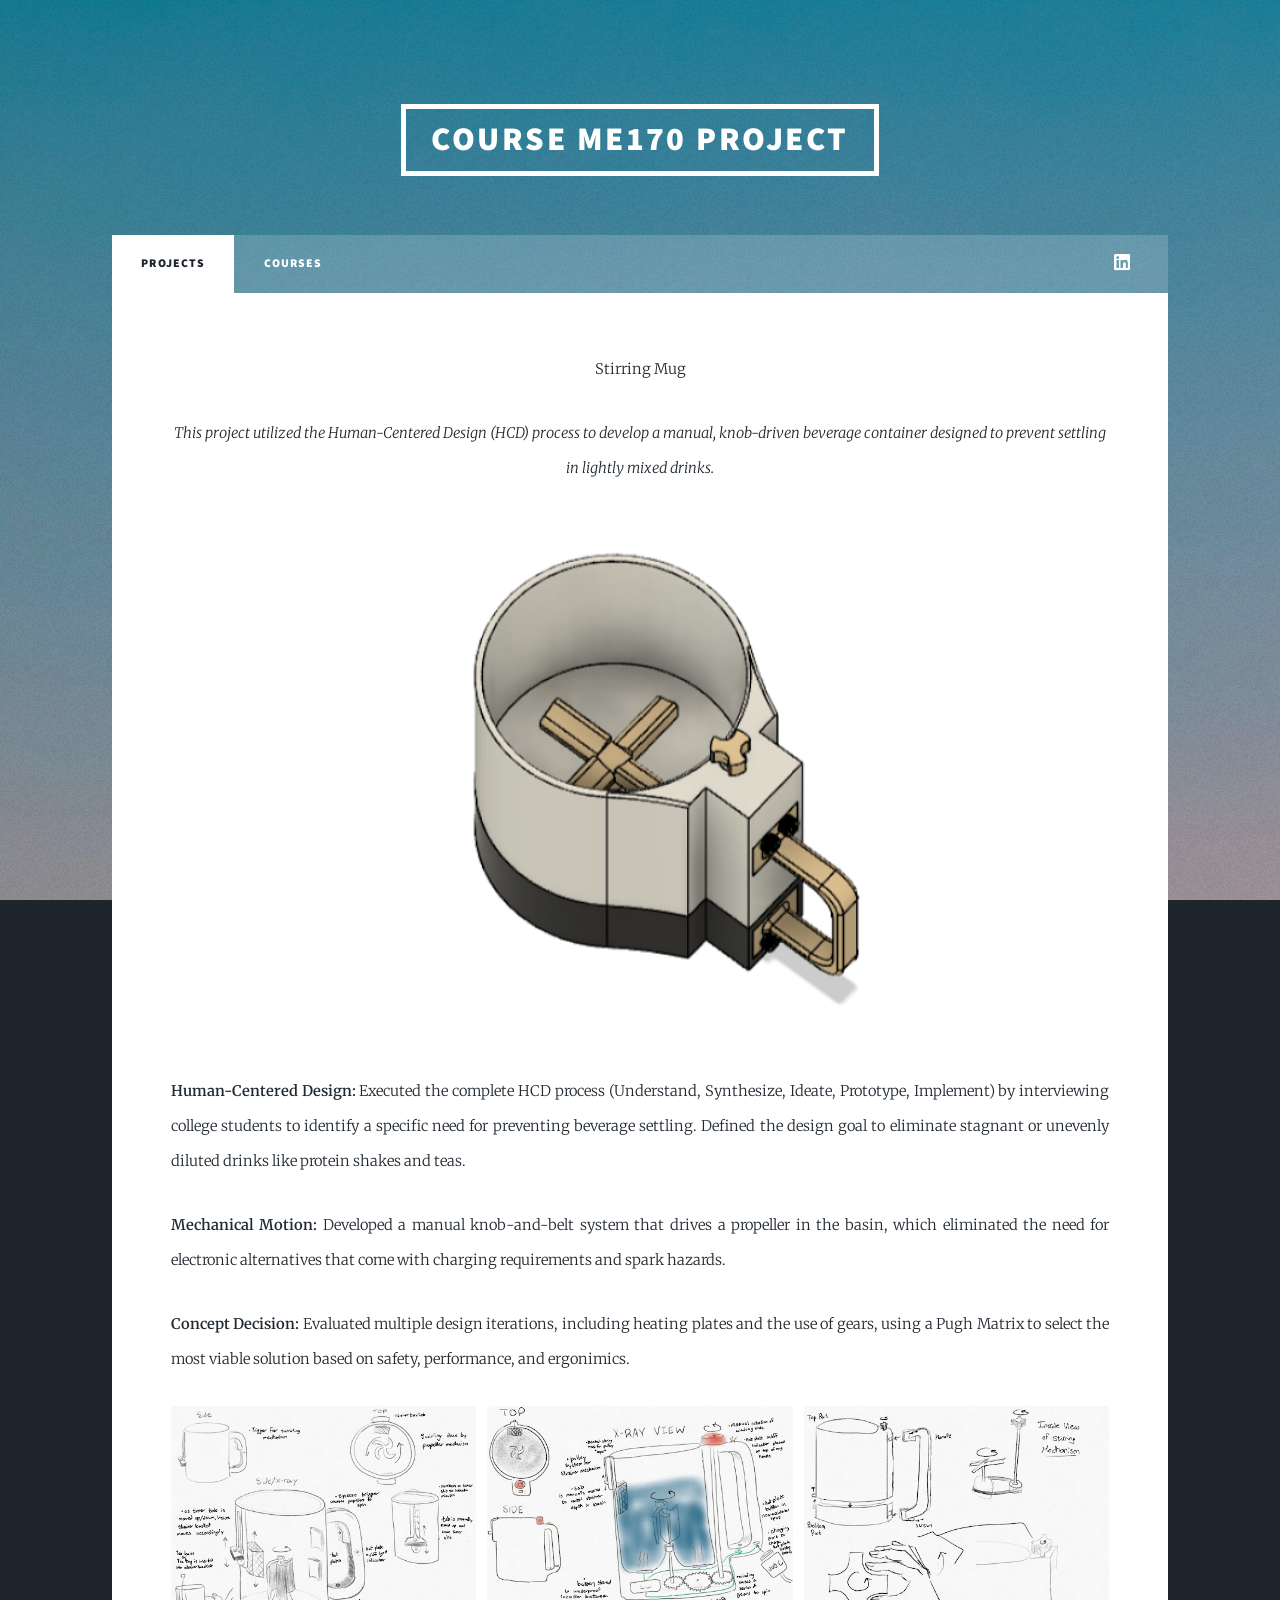
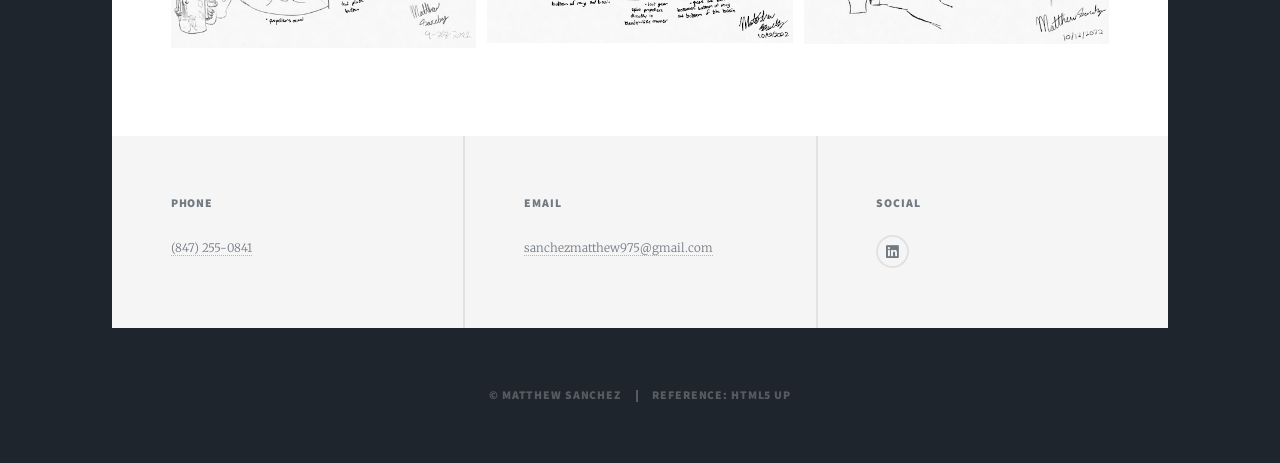
==== commit 734b872e: "updated the website" ====
--- a/170.html
+++ b/170.html
@@ -58,7 +58,7 @@
 									<span class="date">Stirring Mug</span>
 									<!-- <h1>Senior Capstone Project:<br />
 									Automated Storage & Dispensing System</h1> -->
-									<p>This project focused on the design and development of an small robot engineered to traverse a suspended rope using a synthesized pair of 4-bar linkages. By implementing a custom 3:2 gear ratio powertrain, the inverted walker achieved a stable traversing speed of 20m/s (surpassing the minimum course requirement by a factor of ten) while maintaining power and stability.</p>
+									<p>This project utilized the Human-Centered Design (HCD) process to develop a manual, knob-driven beverage container designed to prevent settling in lightly mixed drinks.</p>
 								</header>
                                 <div class="row aln-center">
                                     <div class="col-8">
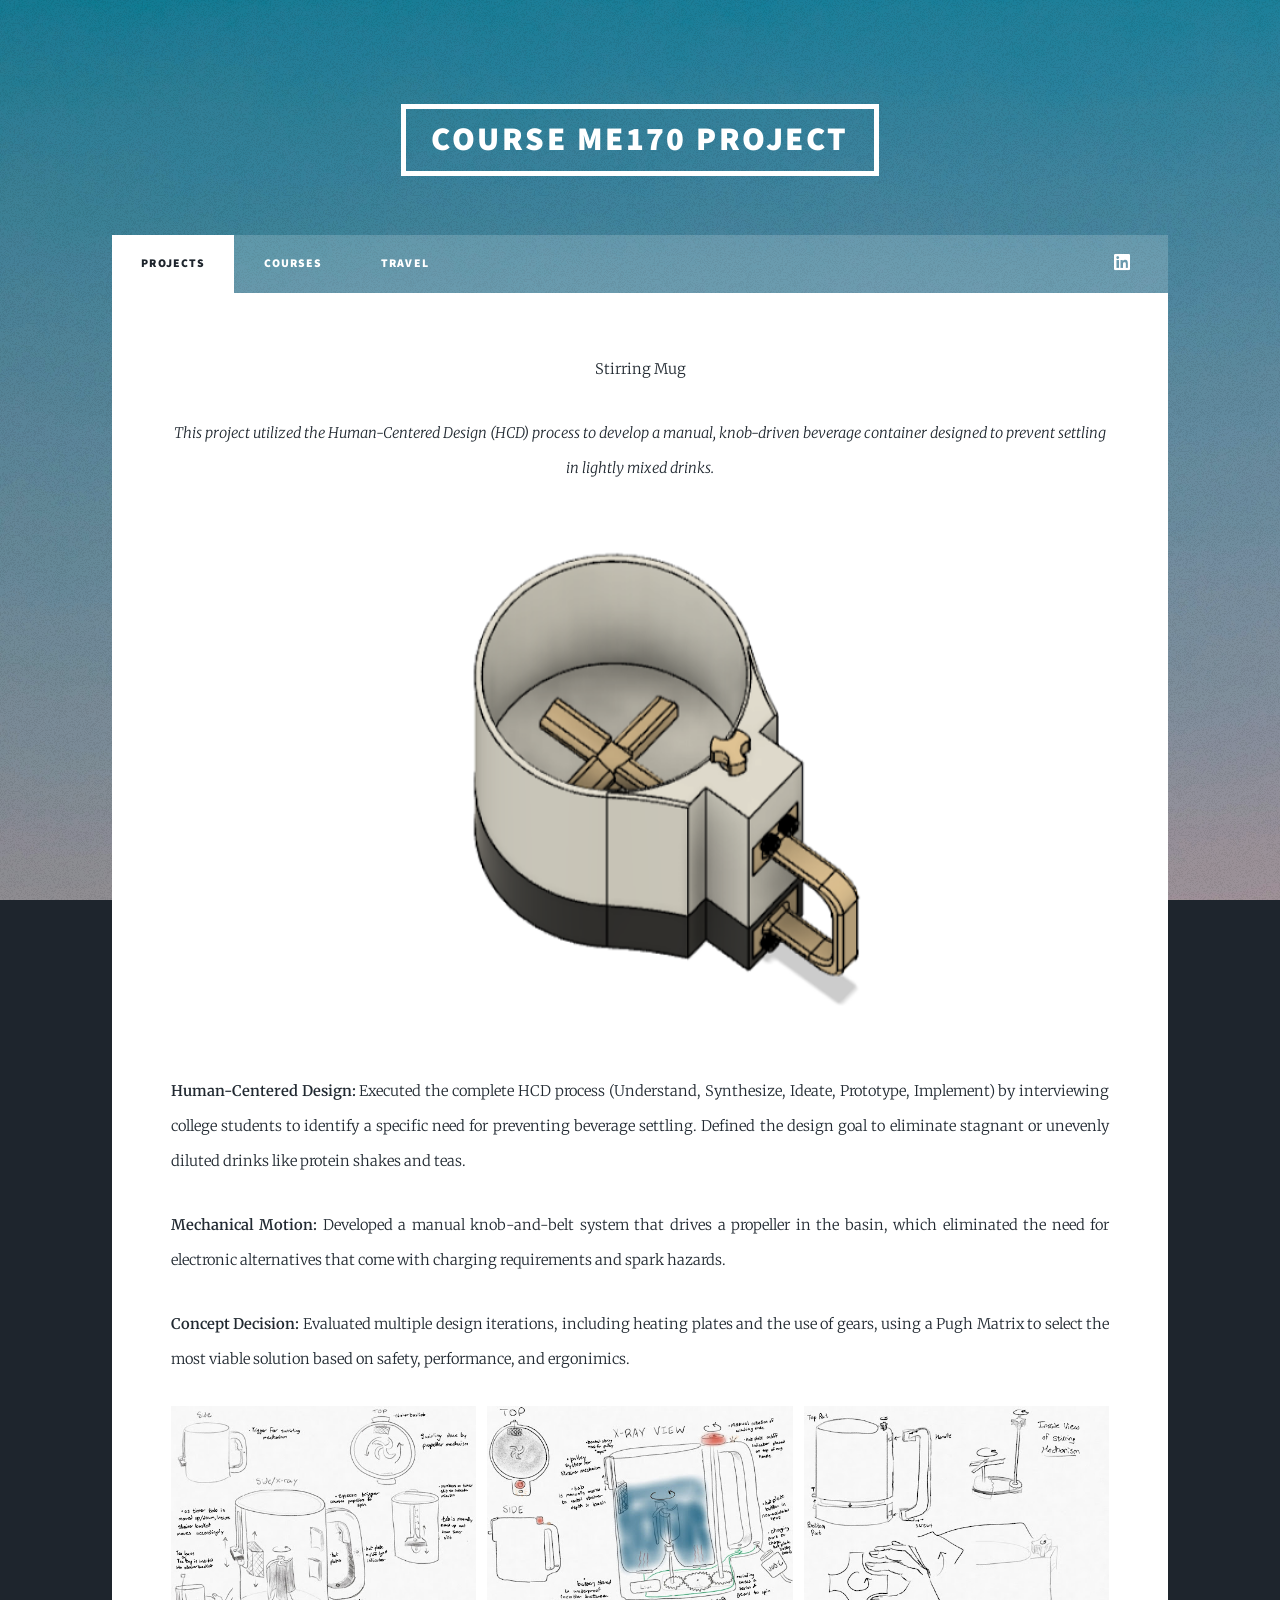
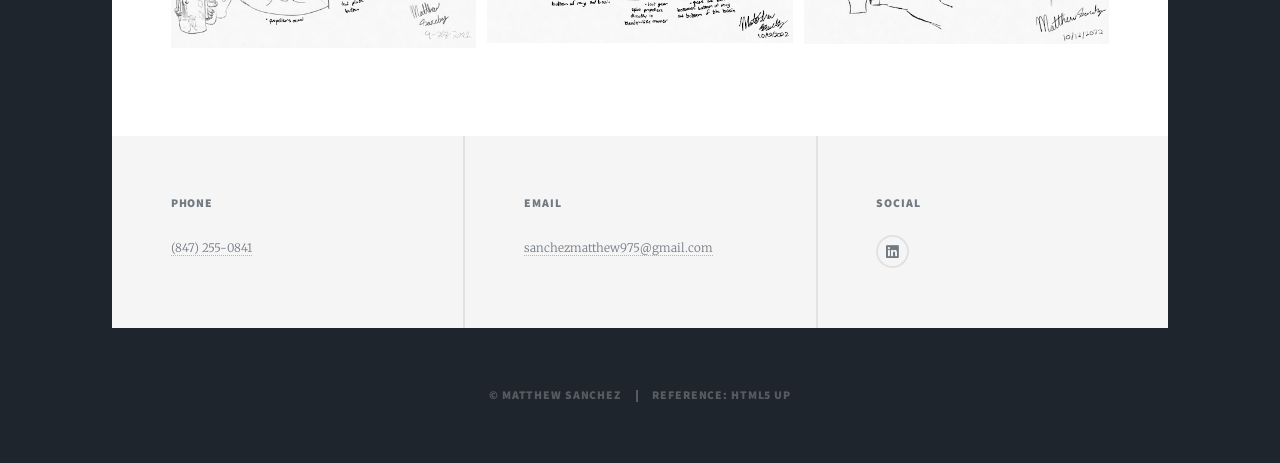
==== commit f569848b: "updated the website" ====
--- a/170.html
+++ b/170.html
@@ -42,6 +42,7 @@
 						<ul class="links">
 							<li class="active"><a href="index.html">Projects</a></li>
 							<li><a href="courses.html">Courses</a></li>
+							<li><a href="travel.html">Travel</a></li>
 							<!-- <li><a href="elements.html">Elements Reference</a></li> -->
 						</ul>
 						<ul class="icons">
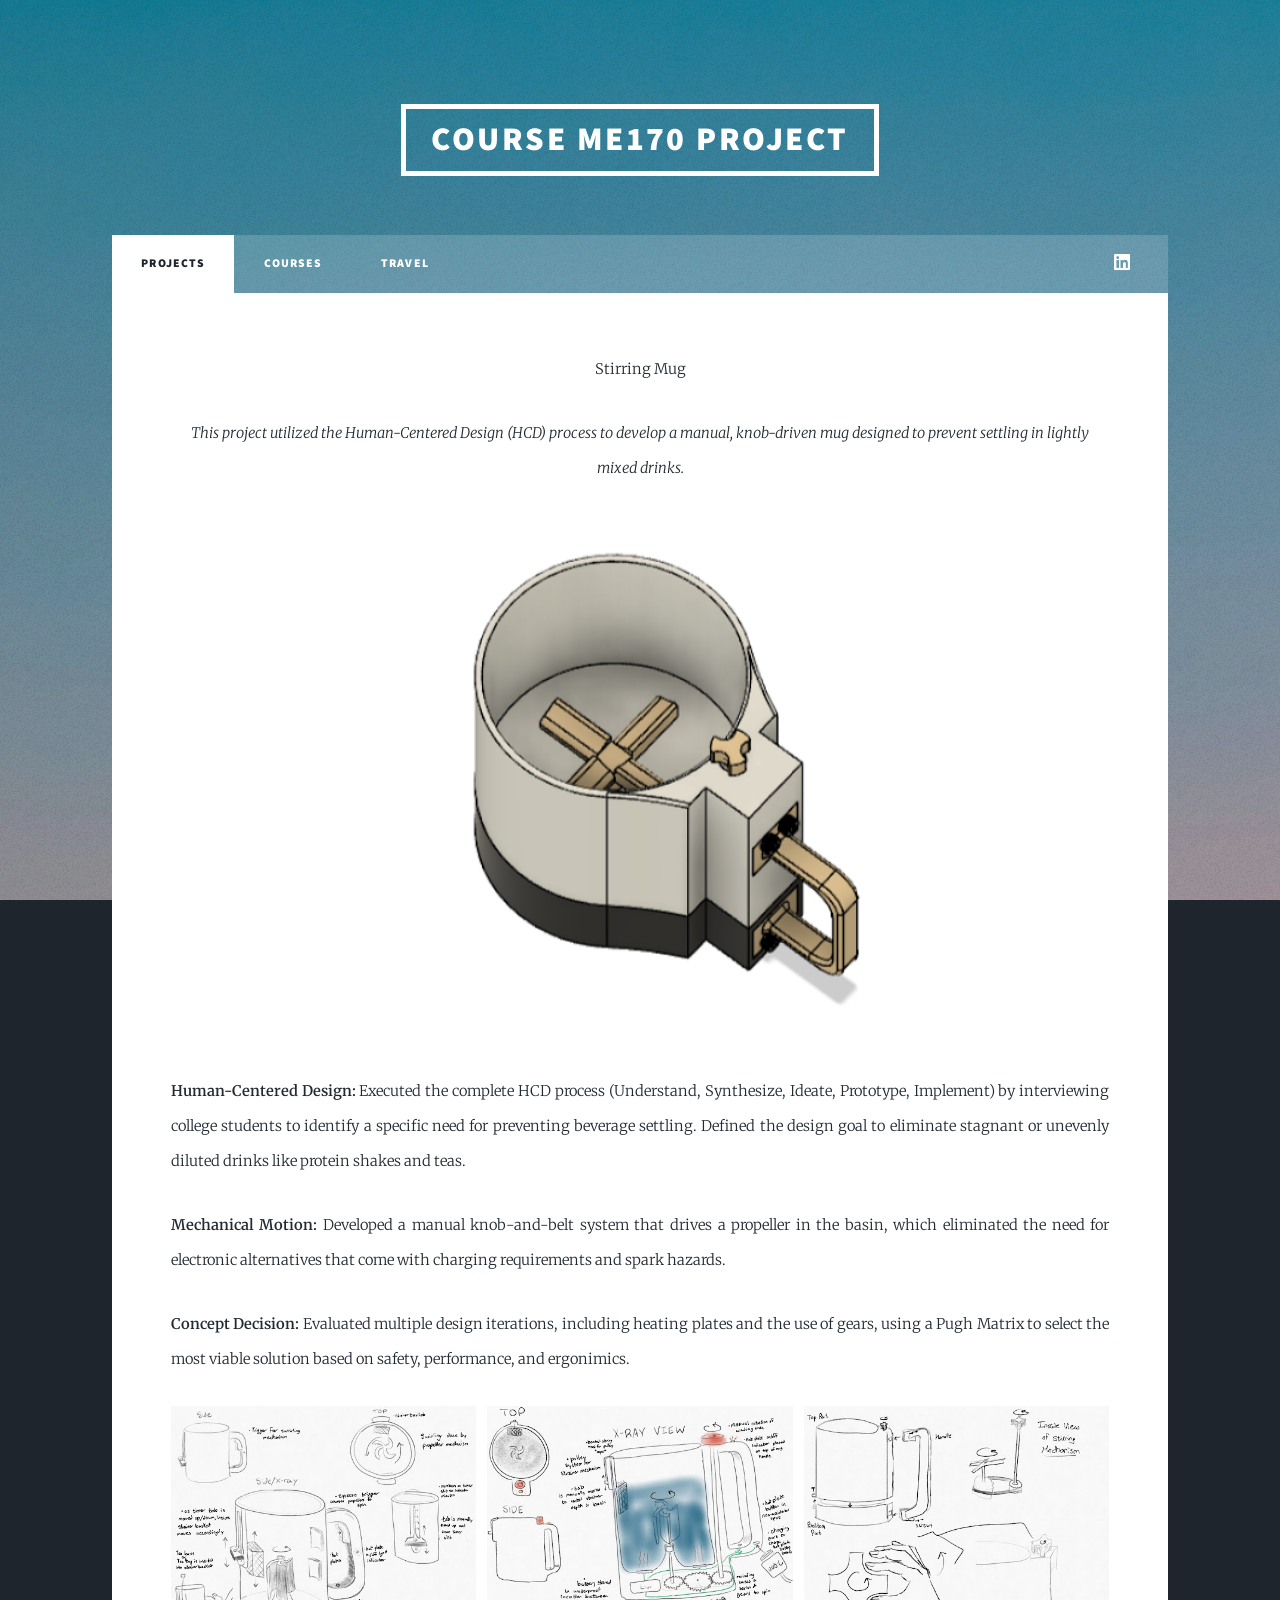
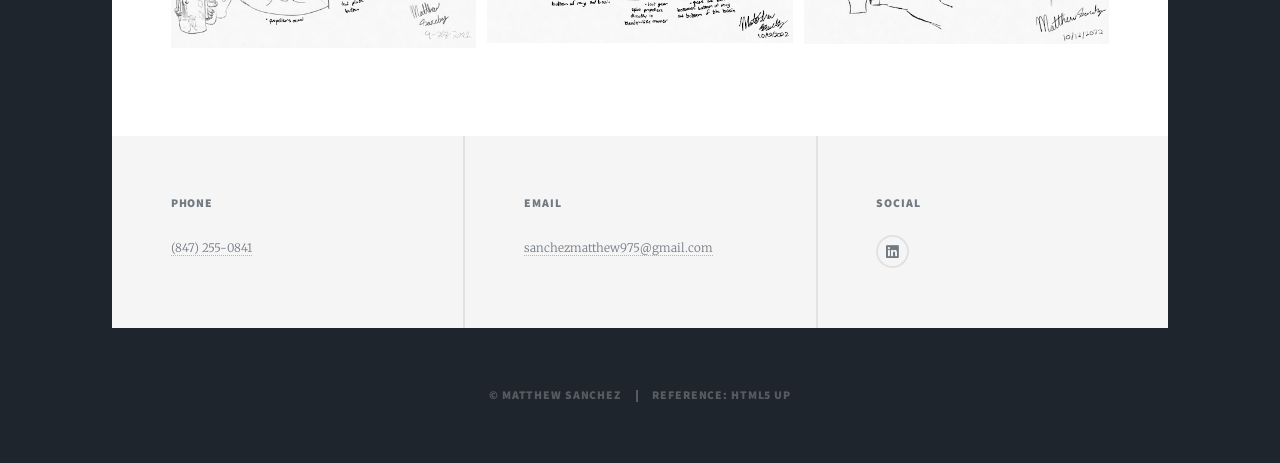
==== commit 693f6bb8: "updated the website" ====
--- a/170.html
+++ b/170.html
@@ -59,7 +59,7 @@
 									<span class="date">Stirring Mug</span>
 									<!-- <h1>Senior Capstone Project:<br />
 									Automated Storage & Dispensing System</h1> -->
-									<p>This project utilized the Human-Centered Design (HCD) process to develop a manual, knob-driven beverage container designed to prevent settling in lightly mixed drinks.</p>
+									<p>This project utilized the Human-Centered Design (HCD) process to develop a manual, knob-driven mug designed to prevent settling in lightly mixed drinks.</p>
 								</header>
                                 <div class="row aln-center">
                                     <div class="col-8">
